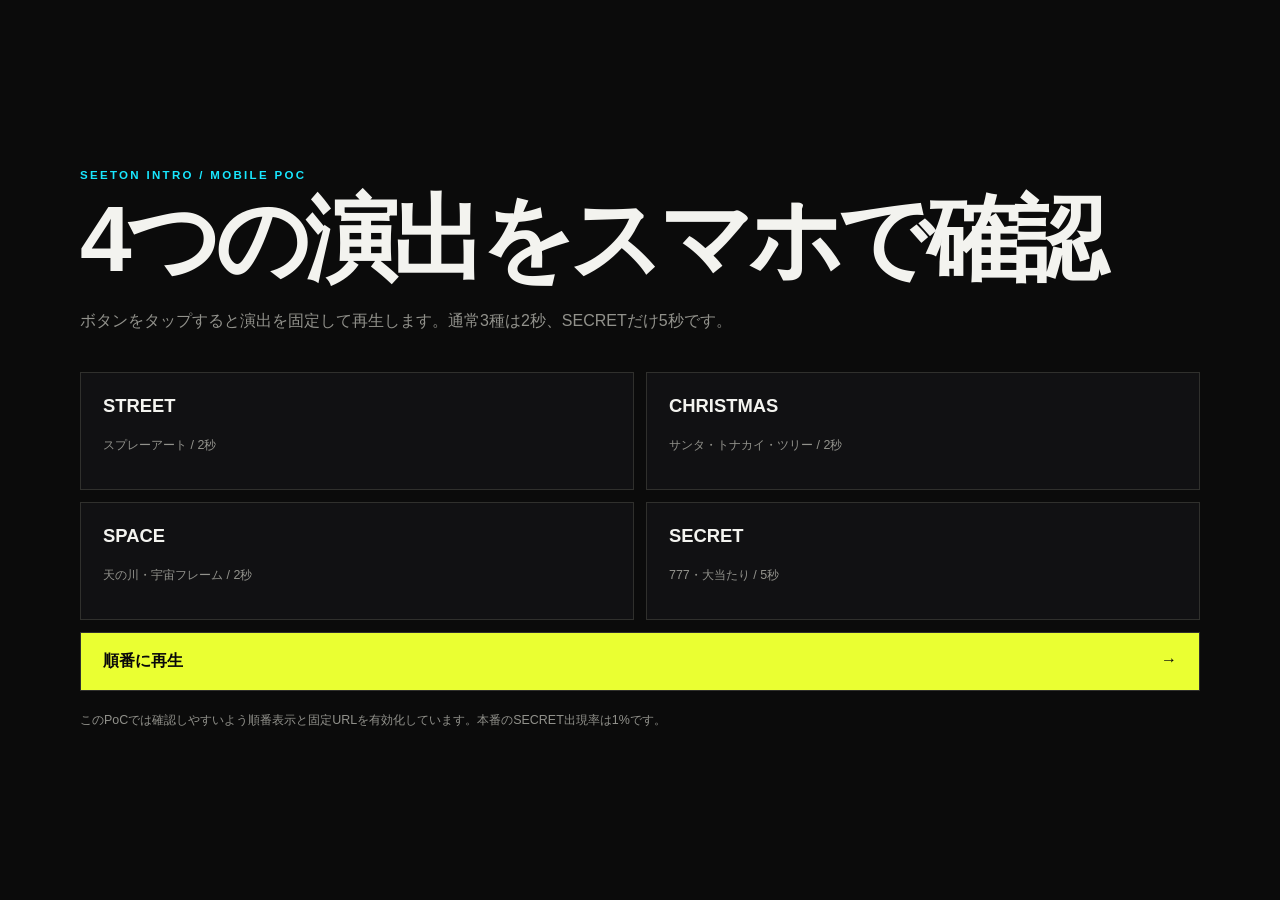
==== index.html @ 11b0caf9 "feat: publish mobile intro poc" ====
<!doctype html>
<html lang="ja">
<head>
  <meta charset="utf-8">
  <meta name="viewport" content="width=device-width, initial-scale=1">
  <meta name="robots" content="noindex,nofollow">
  <title>SEETON Intro PoC</title>
  <meta name="description" content="SEETONホームイントロのスマートフォン確認用PoC。">
  <script src="./intro.js?v=20260901a"></script>
  <link rel="stylesheet" href="./home.css?v=20260901a">
  <style>
    .poc-shell {
      display: grid;
      align-content: center;
      min-height: 100vh;
      padding: 56px 0;
    }

    .poc-eyebrow {
      margin: 0 0 14px;
      color: #18e7ff;
      font-size: 0.72rem;
      font-weight: 800;
      letter-spacing: 0.2em;
    }

    .poc-shell h1 {
      margin: 0;
      font-size: clamp(2.4rem, 10vw, 5.8rem);
      letter-spacing: -0.06em;
      line-height: 0.95;
    }

    .poc-lead {
      max-width: 46rem;
      margin: 24px 0 0;
      color: var(--muted);
      line-height: 1.8;
    }

    .poc-grid {
      display: grid;
      grid-template-columns: repeat(2, minmax(0, 1fr));
      gap: 12px;
      margin-top: 36px;
    }

    .poc-card,
    .poc-cycle {
      border: 1px solid var(--line);
      color: var(--foreground);
      text-decoration: none;
    }

    .poc-card {
      display: grid;
      gap: 8px;
      min-height: 118px;
      padding: 22px;
      background: #111113;
    }

    .poc-card strong {
      font-size: 1.15rem;
    }

    .poc-card span,
    .poc-note {
      color: var(--muted);
      font-size: 0.78rem;
      line-height: 1.6;
    }

    .poc-card:hover,
    .poc-card:focus-visible,
    .poc-cycle:hover,
    .poc-cycle:focus-visible {
      border-color: #eaff32;
      outline: none;
    }

    .poc-cycle {
      display: flex;
      justify-content: space-between;
      gap: 24px;
      margin-top: 12px;
      padding: 18px 22px;
      background: #eaff32;
      color: #09090a;
      font-weight: 800;
    }

    .poc-note {
      margin: 20px 0 0;
    }

    @media (max-width: 560px) {
      .poc-shell {
        padding: 36px 0;
      }

      .poc-grid {
        grid-template-columns: 1fr;
      }

      .poc-card {
        min-height: 96px;
      }
    }
  </style>
</head>
<body>
  <div class="street-intro" aria-hidden="true">
    <div class="street-intro__paint"></div>
    <div class="intro-scene christmas-intro">
      <div class="christmas-intro__stage"></div>
      <div class="christmas-intro__bells"></div>
      <div class="christmas-intro__snow"></div>
      <div class="christmas-intro__flight"></div>
    </div>
    <div class="intro-scene space-intro">
      <div class="space-intro__galaxy"></div>
      <div class="space-intro__depth"></div>
    </div>
    <div class="intro-scene jackpot-intro">
      <div class="jackpot-intro__machine">
        <div class="jackpot-intro__display">
          <span class="jackpot-intro__chance">SECRET ・ 1% CHANCE</span>
          <div class="jackpot-intro__reels">
            <div class="jackpot-intro__reel">
              <div class="jackpot-intro__belt"><span>3</span><span>★</span><span>7</span><span>♦</span><span>5</span><span>BAR</span><span>7</span><span>★</span></div>
              <span class="jackpot-intro__seven">7</span>
            </div>
            <div class="jackpot-intro__reel">
              <div class="jackpot-intro__belt"><span>★</span><span>5</span><span>BAR</span><span>7</span><span>3</span><span>♦</span><span>7</span><span>★</span></div>
              <span class="jackpot-intro__seven">7</span>
            </div>
            <div class="jackpot-intro__reel">
              <div class="jackpot-intro__belt"><span>BAR</span><span>♦</span><span>3</span><span>★</span><span>7</span><span>5</span><span>7</span><span>★</span></div>
              <span class="jackpot-intro__seven">7</span>
            </div>
          </div>
          <strong class="jackpot-intro__win">大当たり</strong>
          <span class="jackpot-intro__seeton">SEETON</span>
        </div>
      </div>
    </div>
    <div class="street-intro__lockup">
      <span class="street-intro__kicker" data-intro-kicker>GAMES / CODE / EXPERIMENTS</span>
      <span class="street-intro__word" data-text="SEETON">SEETON</span>
      <span class="street-intro__rule"></span>
    </div>
  </div>

  <main class="poc-shell">
    <p class="poc-eyebrow">SEETON INTRO / MOBILE POC</p>
    <h1>4つの演出をスマホで確認</h1>
    <p class="poc-lead">ボタンをタップすると演出を固定して再生します。通常3種は2秒、SECRETだけ5秒です。</p>
    <nav class="poc-grid" aria-label="イントロ演出一覧">
      <a class="poc-card" href="?intro=street"><strong>STREET</strong><span>スプレーアート / 2秒</span></a>
      <a class="poc-card" href="?intro=christmas"><strong>CHRISTMAS</strong><span>サンタ・トナカイ・ツリー / 2秒</span></a>
      <a class="poc-card" href="?intro=space"><strong>SPACE</strong><span>天の川・宇宙フレーム / 2秒</span></a>
      <a class="poc-card" href="?intro=jackpot"><strong>SECRET</strong><span>777・大当たり / 5秒</span></a>
    </nav>
    <a class="poc-cycle" href="./"><span>順番に再生</span><span aria-hidden="true">→</span></a>
    <p class="poc-note">このPoCでは確認しやすいよう順番表示と固定URLを有効化しています。本番のSECRET出現率は1%です。</p>
  </main>
</body>
</html>
---- home.css ----
:root {
  color-scheme: dark;
  --background: #0b0b0b;
  --foreground: #f3f3ef;
  --muted: #92928c;
  --line: #30302d;
  --content-width: min(1120px, calc(100vw - 40px));
}

* {
  box-sizing: border-box;
}

html {
  background: var(--background);
}

body {
  margin: 0;
  min-width: 320px;
  min-height: 100vh;
  color: var(--foreground);
  background: var(--background);
  font-family: -apple-system, BlinkMacSystemFont, "Segoe UI", sans-serif;
  -webkit-font-smoothing: antialiased;
}

.street-intro {
  --intro-duration: 2s;
  --intro-background: radial-gradient(circle at 50% 46%, #1b1b1f 0, #0b0b0d 43%, #020203 100%);
  --intro-art: url("./intro/street-paint-v2.png");
  --intro-flash-a: rgba(31, 231, 255, 0.22);
  --intro-flash-b: rgba(255, 42, 158, 0.2);
  --intro-word-color: #f8f7f0;
  --intro-shadow-a: #18e7ff;
  --intro-shadow-b: #ff2a9e;
  --intro-shadow-base: #070708;
  --intro-stroke: #08080a;
  --intro-split-top: #13e9ff;
  --intro-split-bottom: #ff249b;
  --intro-kicker-color: #09090a;
  --intro-kicker-background: #eaff32;
  --intro-kicker-shadow: #ff2a9e;
  --intro-rule: linear-gradient(90deg, #16e8ff 0 30%, #eaff32 30% 72%, #ff2a9e 72% 100%);
  --intro-paint-filter: saturate(1.08) contrast(1.08);
  position: fixed;
  inset: 0;
  z-index: 9999;
  display: none;
  place-items: center;
  overflow: hidden;
  color: #f8f7f0;
  pointer-events: none;
  background: var(--intro-background);
  isolation: isolate;
}

.street-intro[data-intro-theme="christmas"] {
  --intro-background: radial-gradient(circle at 50% 46%, #173522 0, #07150d 48%, #010503 100%);
  --intro-art: none;
  --intro-flash-a: rgba(255, 213, 112, 0.3);
  --intro-flash-b: rgba(211, 35, 49, 0.24);
  --intro-word-color: #fffaf0;
  --intro-shadow-a: #d42635;
  --intro-shadow-b: #f2ca68;
  --intro-shadow-base: #052719;
  --intro-stroke: #0b3a24;
  --intro-split-top: #f3c75d;
  --intro-split-bottom: #d52638;
  --intro-kicker-color: #fffaf0;
  --intro-kicker-background: #c91f31;
  --intro-kicker-shadow: #eac65b;
  --intro-rule: linear-gradient(90deg, #c91f31 0 34%, #f4dc90 34% 67%, #17663d 67% 100%);
  --intro-paint-filter: saturate(1.06) contrast(1.04);
}

.street-intro[data-intro-theme="space"] {
  --intro-background: radial-gradient(circle at 50% 48%, #15193c 0, #05071c 48%, #010208 100%);
  --intro-art: url("./intro/space-paint-v2.png");
  --intro-flash-a: rgba(27, 226, 255, 0.3);
  --intro-flash-b: rgba(151, 64, 255, 0.27);
  --intro-word-color: #f2fbff;
  --intro-shadow-a: #16dcff;
  --intro-shadow-b: #9c4dff;
  --intro-shadow-base: #020515;
  --intro-stroke: #07113a;
  --intro-split-top: #20e9ff;
  --intro-split-bottom: #bc55ff;
  --intro-kicker-color: #03101d;
  --intro-kicker-background: #6eeeff;
  --intro-kicker-shadow: #8f4eff;
  --intro-rule: linear-gradient(90deg, #1ee5ff 0 35%, #f5fbff 35% 56%, #8e48ff 56% 100%);
  --intro-paint-filter: saturate(1.12) contrast(1.08);
}

.street-intro[data-intro-theme="jackpot"] {
  --intro-duration: 5s;
  --intro-background: radial-gradient(circle at 50% 46%, #941313 0, #3a0000 42%, #090000 100%);
  --intro-art: url("./intro/jackpot-paint-v2.png");
  --intro-flash-a: rgba(255, 218, 70, 0.42);
  --intro-flash-b: rgba(255, 52, 22, 0.34);
  --intro-word-color: #fff4a8;
  --intro-shadow-a: #ff3018;
  --intro-shadow-b: #29eaff;
  --intro-shadow-base: #640000;
  --intro-stroke: #720000;
  --intro-split-top: #fff05b;
  --intro-split-bottom: #ff2f19;
  --intro-kicker-color: #6b0000;
  --intro-kicker-background: #ffe167;
  --intro-kicker-shadow: #ff240f;
  --intro-rule: linear-gradient(90deg, #ff2424, #ffd83d, #42f2ff, #a957ff, #ff2424);
  --intro-paint-filter: saturate(1.16) contrast(1.07);
}

.street-intro-active .street-intro {
  display: grid;
  animation: street-intro-curtain var(--intro-duration, 2s) cubic-bezier(0.65, 0, 0.35, 1) both;
}

.street-intro-active .street-intro[data-intro-theme="jackpot"] {
  animation-name: jackpot-intro-curtain;
}

.street-intro::before,
.street-intro::after {
  position: absolute;
  inset: -8%;
  z-index: 1;
  content: "";
}

.street-intro::before {
  background:
    radial-gradient(circle at 50% 48%, rgba(255, 255, 255, 0.28), transparent 7%),
    radial-gradient(circle at 42% 44%, var(--intro-flash-a), transparent 20%),
    radial-gradient(circle at 58% 56%, var(--intro-flash-b), transparent 19%);
  mix-blend-mode: screen;
  animation: street-intro-flash var(--intro-duration, 2s) ease-out both;
}

.street-intro::after {
  inset: -2%;
  background-image: radial-gradient(rgba(255, 255, 255, 0.35) 0.55px, transparent 0.7px);
  background-size: 4px 4px;
  opacity: 0.13;
  mix-blend-mode: overlay;
  animation: street-intro-grain 180ms steps(2, end) infinite;
}

.street-intro__paint {
  position: absolute;
  inset: -7%;
  z-index: 0;
  background-image: var(--intro-art);
  background-repeat: no-repeat;
  background-position: center;
  background-size: 100% 100%;
  -webkit-mask-image: radial-gradient(ellipse at center, transparent 0 18%, rgba(0, 0, 0, 0.38) 42%, #000 72%);
  mask-image: radial-gradient(ellipse at center, transparent 0 18%, rgba(0, 0, 0, 0.38) 42%, #000 72%);
  filter: var(--intro-paint-filter);
  mix-blend-mode: screen;
  animation: street-intro-paint var(--intro-duration, 2s) cubic-bezier(0.16, 1, 0.3, 1) both;
  will-change: transform, opacity;
}

.street-intro__lockup {
  position: relative;
  z-index: 2;
  display: grid;
  place-items: center;
  width: min(94vw, 1600px);
  perspective: 900px;
  transform: rotate(-1.8deg);
}

.street-intro__kicker {
  position: relative;
  z-index: 3;
  display: inline-block;
  margin: 0 0 clamp(16px, 2.1vw, 30px);
  padding: 0.58em 1.05em 0.5em;
  color: var(--intro-kicker-color);
  background: var(--intro-kicker-background);
  box-shadow: 8px 8px 0 var(--intro-kicker-shadow);
  font-size: clamp(0.58rem, 1vw, 0.82rem);
  font-weight: 900;
  letter-spacing: 0.22em;
  line-height: 1;
  white-space: nowrap;
  transform: rotate(-2deg);
  animation: street-intro-kicker var(--intro-duration, 2s) cubic-bezier(0.16, 1, 0.3, 1) both;
}

.street-intro__jackpot {
  display: none;
}

.street-intro__word {
  position: relative;
  z-index: 2;
  color: var(--intro-word-color);
  font-family: Impact, Haettenschweiler, "Arial Black", sans-serif;
  font-size: clamp(4.1rem, 18vw, 17rem);
  font-stretch: condensed;
  font-weight: 900;
  letter-spacing: -0.075em;
  line-height: 0.72;
  text-align: center;
  text-shadow:
    -0.035em 0.018em 0 var(--intro-shadow-a),
    0.038em -0.012em 0 var(--intro-shadow-b),
    0 0.052em 0 var(--intro-shadow-base);
  -webkit-text-stroke: clamp(1px, 0.22vw, 4px) var(--intro-stroke);
  paint-order: stroke fill;
  transform-origin: center;
  isolation: isolate;
  animation: street-intro-word var(--intro-duration, 2s) cubic-bezier(0.16, 1, 0.3, 1) both;
  will-change: transform, opacity, filter;
}

.street-intro__word::before,
.street-intro__word::after {
  position: absolute;
  inset: 0;
  z-index: -1;
  content: attr(data-text);
  pointer-events: none;
  mix-blend-mode: screen;
}

.street-intro__word::before {
  color: var(--intro-split-top);
  clip-path: inset(0 0 62% 0);
  animation: street-intro-misprint-top var(--intro-duration, 2s) steps(2, end) both;
}

.street-intro__word::after {
  color: var(--intro-split-bottom);
  clip-path: inset(57% 0 0 0);
  animation: street-intro-misprint-bottom var(--intro-duration, 2s) steps(2, end) both;
}

.street-intro__rule {
  width: min(72vw, 920px);
  height: clamp(5px, 0.68vw, 10px);
  margin-top: clamp(22px, 3vw, 42px);
  background: var(--intro-rule);
  box-shadow: 0 5px 0 rgba(0, 0, 0, 0.72);
  transform: skewX(-20deg);
  transform-origin: left center;
  animation: street-intro-rule var(--intro-duration, 2s) cubic-bezier(0.16, 1, 0.3, 1) both;
}

.intro-scene {
  position: absolute;
  inset: 0;
  display: none;
  pointer-events: none;
}

.street-intro[data-intro-theme="christmas"] .christmas-intro,
.street-intro[data-intro-theme="space"] .space-intro,
.street-intro[data-intro-theme="jackpot"] .jackpot-intro {
  display: block;
}

.christmas-intro__stage,
.christmas-intro__bells,
.christmas-intro__flight,
.christmas-intro__snow,
.space-intro__galaxy,
.space-intro__depth,
.jackpot-intro__machine {
  position: absolute;
  pointer-events: none;
  will-change: transform, opacity, filter;
}

.christmas-intro__stage,
.christmas-intro__bells {
  inset: -1%;
  background-position: center;
  background-repeat: no-repeat;
  background-size: 100% 100%;
}

.street-intro[data-intro-theme="christmas"] .christmas-intro__stage,
.street-intro[data-intro-theme="christmas"] .christmas-intro__bells {
  background-image: url("./intro/christmas-stage-v3.png");
}

.christmas-intro__stage {
  z-index: 2;
  animation: christmas-stage var(--intro-duration, 2s) cubic-bezier(0.16, 1, 0.3, 1) both;
}

.christmas-intro__bells {
  z-index: 6;
  clip-path: polygon(0 0, 34% 0, 28% 52%, 0 58%);
  transform-origin: 9% 4%;
  animation: christmas-bells var(--intro-duration, 2s) ease-in-out both;
}

.christmas-intro__snow {
  inset: -30% -8% 0;
  z-index: 3;
  background-image:
    radial-gradient(circle, rgba(255, 255, 255, 0.92) 0 1.2px, transparent 1.8px),
    radial-gradient(circle, rgba(255, 235, 178, 0.82) 0 1.5px, transparent 2.2px),
    radial-gradient(circle, rgba(255, 255, 255, 0.72) 0 2px, transparent 2.8px);
  background-position: 0 0, 54px 31px, 101px 76px;
  background-size: 89px 89px, 127px 127px, 173px 173px;
  filter: drop-shadow(0 0 4px rgba(255, 242, 196, 0.75));
  animation: christmas-snow var(--intro-duration, 2s) linear both;
}

.christmas-intro__flight {
  top: 50%;
  left: 50%;
  z-index: 4;
  width: min(88vw, 1150px);
  aspect-ratio: 3 / 2;
  background-position: center;
  background-repeat: no-repeat;
  background-size: contain;
  filter:
    drop-shadow(0 18px 22px rgba(0, 0, 0, 0.45))
    drop-shadow(0 0 20px rgba(255, 215, 120, 0.48));
  animation: christmas-flight var(--intro-duration, 2s) cubic-bezier(0.12, 0.72, 0.2, 1) both;
}

.street-intro[data-intro-theme="christmas"] .christmas-intro__flight {
  background-image: url("./intro/christmas-flight-v2.avif");
}

.street-intro[data-intro-theme="christmas"] .street-intro__lockup {
  z-index: 5;
  transform: rotate(-0.4deg);
}

.street-intro[data-intro-theme="christmas"] .street-intro__paint {
  display: none;
}

.street-intro[data-intro-theme="christmas"] .street-intro__kicker {
  animation-name: christmas-intro-kicker;
}

.street-intro[data-intro-theme="christmas"] .street-intro__word {
  animation-name: christmas-intro-word;
}

.space-intro__galaxy {
  inset: -14%;
  z-index: 0;
  background-position: center;
  background-repeat: no-repeat;
  background-size: cover;
  filter: saturate(1.18) contrast(1.08) brightness(0.84);
  animation: space-galaxy-flight var(--intro-duration, 2s) cubic-bezier(0.2, 0.72, 0.12, 1) both;
}

.street-intro[data-intro-theme="space"] .space-intro__galaxy {
  background-image: url("./intro/space-milky-way-v3.jpg");
}

.space-intro__depth {
  inset: -24%;
  z-index: 2;
  background:
    radial-gradient(circle at 50% 50%, transparent 0 20%, rgba(88, 219, 255, 0.18) 31%, transparent 48%),
    radial-gradient(circle at 50% 50%, transparent 0 30%, rgba(166, 63, 255, 0.16) 44%, transparent 63%);
  mix-blend-mode: screen;
  animation: space-depth-pulse var(--intro-duration, 2s) ease-out both;
}

.street-intro[data-intro-theme="space"] .street-intro__lockup {
  z-index: 4;
  transform: none;
}

.street-intro[data-intro-theme="space"] .street-intro__paint {
  z-index: 1;
  animation-name: space-intro-paint;
}

.street-intro[data-intro-theme="space"] .street-intro__word {
  letter-spacing: -0.045em;
  animation-name: space-intro-word;
}

.street-intro[data-intro-theme="jackpot"] .street-intro__lockup {
  display: none;
}

.street-intro[data-intro-theme="jackpot"] .street-intro__paint {
  z-index: 1;
  animation-name: jackpot-intro-paint;
}

.jackpot-intro__machine {
  top: 50%;
  left: 50%;
  z-index: 5;
  width: min(96vw, 1480px);
  aspect-ratio: 1672 / 941;
  transform-origin: center;
  animation: jackpot-machine var(--intro-duration, 5s) linear both;
}

.street-intro[data-intro-theme="jackpot"] .jackpot-intro__machine::before {
  position: absolute;
  inset: 0;
  z-index: 4;
  content: "";
  background: url("./intro/jackpot-machine-v3.png") center / 100% 100% no-repeat;
  filter: drop-shadow(0 0 28px rgba(255, 205, 48, 0.82));
}

.jackpot-intro__machine::after {
  position: absolute;
  inset: 18% 14% 17%;
  z-index: 3;
  content: "";
  background: radial-gradient(circle, rgba(255, 255, 255, 0.94), rgba(255, 226, 79, 0.36) 22%, transparent 62%);
  mix-blend-mode: screen;
  animation: jackpot-display-flash var(--intro-duration, 5s) ease-out both;
}

.jackpot-intro__display {
  position: absolute;
  inset: 29% 20.2% 26.4%;
  z-index: 2;
  overflow: hidden;
  border: clamp(2px, 0.25vw, 4px) solid #ffd95c;
  border-radius: clamp(8px, 1.1vw, 18px);
  background:
    linear-gradient(rgba(255, 255, 255, 0.055) 1px, transparent 1px),
    radial-gradient(circle at 50% 46%, #5d0808, #160001 68%, #020000);
  background-size: 100% 7px, 100% 100%;
  box-shadow:
    inset 0 0 42px rgba(255, 18, 0, 0.58),
    0 0 26px rgba(255, 214, 62, 0.58);
}

.jackpot-intro__display::after {
  position: absolute;
  inset: 0;
  z-index: 8;
  content: "";
  background: linear-gradient(105deg, transparent 38%, rgba(255, 255, 255, 0.28) 48%, transparent 58%);
  transform: translateX(-120%);
  animation: jackpot-glass-sweep var(--intro-duration, 5s) ease-in-out both;
}

.jackpot-intro__chance {
  position: absolute;
  top: 5%;
  left: 50%;
  z-index: 6;
  color: #fff8ba;
  font-family: Impact, "Arial Black", sans-serif;
  font-size: clamp(0.7rem, 1.35vw, 1.2rem);
  font-weight: 900;
  letter-spacing: 0.2em;
  line-height: 1;
  white-space: nowrap;
  text-shadow: 0 0 8px #ff2413, 0 0 18px #ffd93d;
  transform: translateX(-50%);
  animation: jackpot-chance var(--intro-duration, 5s) steps(2, end) both;
}

.jackpot-intro__reels {
  position: absolute;
  top: 20%;
  left: 17%;
  z-index: 4;
  display: grid;
  grid-template-columns: repeat(3, minmax(0, 1fr));
  gap: clamp(5px, 0.9vw, 14px);
  width: 66%;
  height: 66%;
  animation: jackpot-reels-exit var(--intro-duration, 5s) ease-in both;
}

.jackpot-intro__reel {
  position: relative;
  overflow: hidden;
  border: clamp(3px, 0.4vw, 7px) solid #f7c844;
  border-radius: clamp(7px, 1vw, 16px);
  background: linear-gradient(#fffbe2, #ffdca1 48%, #fff8d8);
  box-shadow:
    inset 0 0 15px rgba(120, 0, 0, 0.5),
    0 0 18px rgba(255, 215, 66, 0.72);
}

.jackpot-intro__reel::before,
.jackpot-intro__reel::after {
  position: absolute;
  right: 0;
  left: 0;
  z-index: 5;
  height: 18%;
  content: "";
  pointer-events: none;
}

.jackpot-intro__reel::before {
  top: 0;
  background: linear-gradient(rgba(60, 0, 0, 0.55), transparent);
}

.jackpot-intro__reel::after {
  bottom: 0;
  background: linear-gradient(transparent, rgba(60, 0, 0, 0.55));
}

.jackpot-intro__belt {
  position: absolute;
  inset: 0;
  display: flex;
  flex-direction: column;
  height: 800%;
  color: #9f0900;
  font-family: Impact, "Arial Black", sans-serif;
  font-size: clamp(2.8rem, 8vw, 7.2rem);
  font-weight: 900;
  line-height: 1;
  text-shadow: 0 2px 0 #fff, 0 0 9px rgba(255, 52, 0, 0.48);
  filter: blur(2px);
  animation: jackpot-reel-spin 280ms linear infinite;
}

.jackpot-intro__reel:nth-child(2) .jackpot-intro__belt {
  animation-delay: -90ms;
}

.jackpot-intro__reel:nth-child(3) .jackpot-intro__belt {
  animation-delay: -180ms;
}

.jackpot-intro__belt span {
  display: grid;
  flex: 0 0 12.5%;
  place-items: center;
}

.jackpot-intro__belt span:nth-child(even) {
  color: #0b56a7;
}

.jackpot-intro__seven {
  position: absolute;
  inset: 0;
  z-index: 4;
  display: grid;
  place-items: center;
  color: #ee140b;
  background: radial-gradient(circle, #fffef0 0 35%, #ffd77d 70%, #ae170b 145%);
  font-family: Impact, "Arial Black", sans-serif;
  font-size: clamp(4rem, 10.5vw, 10rem);
  font-style: italic;
  font-weight: 900;
  line-height: 0.8;
  text-shadow:
    0 0.04em 0 #6d0000,
    0 0 0.12em #fff,
    0 0 0.24em #ffce38;
  -webkit-text-stroke: clamp(2px, 0.28vw, 5px) #8d0800;
  paint-order: stroke fill;
  opacity: 0;
}

.jackpot-intro__reel:nth-child(1) .jackpot-intro__seven {
  animation: jackpot-seven-first var(--intro-duration, 5s) cubic-bezier(0.16, 1, 0.3, 1) both;
}

.jackpot-intro__reel:nth-child(2) .jackpot-intro__seven {
  animation: jackpot-seven-second var(--intro-duration, 5s) cubic-bezier(0.16, 1, 0.3, 1) both;
}

.jackpot-intro__reel:nth-child(3) .jackpot-intro__seven {
  animation: jackpot-seven-third var(--intro-duration, 5s) cubic-bezier(0.16, 1, 0.3, 1) both;
}

.jackpot-intro__win,
.jackpot-intro__seeton {
  position: absolute;
  left: 50%;
  z-index: 7;
  display: block;
  width: 100%;
  text-align: center;
  transform-origin: center;
}

.jackpot-intro__win {
  top: 18%;
  color: #fff3a0;
  font-family: Impact, "Arial Black", "Hiragino Kaku Gothic ProN", "Yu Gothic", sans-serif;
  font-size: clamp(3rem, 9.5vw, 8.5rem);
  font-weight: 900;
  letter-spacing: -0.08em;
  line-height: 0.82;
  text-shadow:
    0 0.055em 0 #720000,
    -0.025em 0 0 #ff2f16,
    0.025em 0 0 #29eaff,
    0 0 0.2em #ffdf3d;
  -webkit-text-stroke: clamp(2px, 0.36vw, 6px) #8a1300;
  paint-order: stroke fill;
  animation: jackpot-win var(--intro-duration, 5s) cubic-bezier(0.16, 1, 0.3, 1) both;
}

.jackpot-intro__seeton {
  top: 65%;
  color: #ffffff;
  font-family: Impact, "Arial Black", sans-serif;
  font-size: clamp(1.6rem, 4.8vw, 4.6rem);
  font-weight: 900;
  letter-spacing: 0.08em;
  line-height: 1;
  text-shadow: -0.04em 0 #ff1f19, 0.04em 0 #21eaff, 0 0 0.25em #ffd43d;
  -webkit-text-stroke: clamp(1px, 0.18vw, 3px) #5b0000;
  paint-order: stroke fill;
  animation: jackpot-seeton var(--intro-duration, 5s) cubic-bezier(0.16, 1, 0.3, 1) both;
}

@keyframes street-intro-curtain {
  0%,
  82% {
    opacity: 1;
    clip-path: polygon(0 0, 100% 0, 100% 100%, 0 100%);
  }

  100% {
    visibility: hidden;
    opacity: 0;
    clip-path: polygon(0 47%, 100% 51%, 100% 54%, 0 50%);
  }
}

@keyframes jackpot-intro-curtain {
  0%,
  93% {
    opacity: 1;
    clip-path: polygon(0 0, 100% 0, 100% 100%, 0 100%);
  }

  100% {
    visibility: hidden;
    opacity: 0;
    clip-path: polygon(0 48%, 100% 48%, 100% 52%, 0 52%);
  }
}

@keyframes street-intro-paint {
  0% {
    opacity: 0;
    transform: scale(1.34) rotate(-3deg);
  }

  14% {
    opacity: 0.3;
  }

  31% {
    opacity: 0.92;
    transform: scale(1.01) rotate(0deg);
  }

  78% {
    opacity: 0.76;
    transform: scale(1) rotate(0deg);
  }

  100% {
    opacity: 0;
    transform: scale(1.14) rotate(1.2deg);
  }
}

@keyframes street-intro-word {
  0% {
    opacity: 0;
    filter: blur(18px);
    transform: translate3d(0, 16vh, 260px) scale(2.7) rotate(-7deg);
  }

  11% {
    opacity: 1;
  }

  28% {
    filter: blur(0);
    transform: translate3d(0, 0, 0) scale(0.93) rotate(-2.6deg);
  }

  40% {
    transform: translate3d(0, 0, 0) scale(1.035) rotate(-1.4deg);
  }

  52%,
  78% {
    opacity: 1;
    filter: blur(0);
    transform: translate3d(0, 0, 0) scale(1) rotate(-1.8deg);
  }

  100% {
    opacity: 0;
    filter: blur(7px);
    transform: translate3d(0, -2vh, 120px) scale(1.36) rotate(1.5deg);
  }
}

@keyframes street-intro-kicker {
  0%,
  13% {
    opacity: 0;
    transform: translateX(-35vw) rotate(-8deg);
  }

  34%,
  78% {
    opacity: 1;
    transform: translateX(0) rotate(-2deg);
  }

  100% {
    opacity: 0;
    transform: translateX(24vw) rotate(3deg);
  }
}

@keyframes street-intro-rule {
  0%,
  22% {
    opacity: 0;
    transform: scaleX(0) skewX(-20deg);
  }

  43%,
  78% {
    opacity: 1;
    transform: scaleX(1) skewX(-20deg);
  }

  100% {
    opacity: 0;
    transform: scaleX(0.25) translateX(55vw) skewX(-20deg);
  }
}

@keyframes street-intro-flash {
  0%,
  8% {
    opacity: 0;
    transform: scale(0.55);
  }

  22% {
    opacity: 1;
  }

  52% {
    opacity: 0.24;
    transform: scale(1.3);
  }

  100% {
    opacity: 0;
    transform: scale(1.65);
  }
}

@keyframes street-intro-misprint-top {
  0%,
  12% {
    opacity: 0;
    transform: translate(0, 0);
  }

  19% {
    opacity: 0.82;
    transform: translate(-0.075em, -0.018em);
  }

  31% {
    transform: translate(0.045em, 0.012em);
  }

  52%,
  78% {
    opacity: 0.58;
    transform: translate(-0.018em, 0);
  }

  100% {
    opacity: 0;
    transform: translate(0.1em, -0.03em);
  }
}

@keyframes street-intro-misprint-bottom {
  0%,
  16% {
    opacity: 0;
    transform: translate(0, 0);
  }

  23% {
    opacity: 0.78;
    transform: translate(0.07em, 0.02em);
  }

  37% {
    transform: translate(-0.036em, -0.008em);
  }

  52%,
  78% {
    opacity: 0.54;
    transform: translate(0.016em, 0);
  }

  100% {
    opacity: 0;
    transform: translate(-0.095em, 0.035em);
  }
}

@keyframes street-intro-grain {
  0% {
    transform: translate3d(-1%, -1%, 0);
  }

  50% {
    transform: translate3d(1%, 0.5%, 0);
  }

  100% {
    transform: translate3d(-0.5%, 1%, 0);
  }
}

@keyframes christmas-intro-paint {
  0% {
    opacity: 0;
    transform: translateY(-5%) scale(1.18);
  }

  18% {
    opacity: 0.86;
  }

  34% {
    opacity: 1;
    transform: translateY(0) scale(1);
  }

  78% {
    opacity: 0.92;
    transform: translateY(0) scale(1);
  }

  100% {
    opacity: 0;
    transform: translateY(4%) scale(1.08);
  }
}

@keyframes christmas-stage {
  0% {
    opacity: 0;
    transform: scale(1.1);
  }

  14% {
    opacity: 1;
  }

  72% {
    opacity: 1;
    transform: scale(1);
  }

  100% {
    opacity: 0;
    transform: scale(1.06);
  }
}

@keyframes christmas-bells {
  0% {
    opacity: 0;
    transform: rotate(-18deg) scale(1.12);
  }

  14% {
    opacity: 1;
    transform: rotate(8deg) scale(1.02);
  }

  25% {
    transform: rotate(-6deg) scale(1);
  }

  36% {
    transform: rotate(4deg) scale(1);
  }

  49%,
  76% {
    opacity: 1;
    transform: rotate(0) scale(1);
  }

  100% {
    opacity: 0;
    transform: rotate(3deg) scale(1.05);
  }
}

@keyframes christmas-snow {
  0% {
    opacity: 0;
    transform: translate3d(-2%, -22%, 0) rotate(-2deg);
  }

  18% {
    opacity: 0.86;
  }

  78% {
    opacity: 0.78;
  }

  100% {
    opacity: 0;
    transform: translate3d(3%, 34%, 0) rotate(2deg);
  }
}

@keyframes christmas-flight {
  0%,
  3% {
    opacity: 0;
    transform: translate3d(-50%, -82%, 0) scale(0.045) rotate(-8deg);
  }

  10% {
    opacity: 1;
    transform: translate3d(-50%, -74%, 0) scale(0.13) rotate(5deg);
  }

  30% {
    opacity: 1;
    transform: translate3d(-50%, -61%, 0) scale(0.55) rotate(-2deg);
  }

  46% {
    opacity: 1;
    filter: drop-shadow(0 18px 22px rgba(0, 0, 0, 0.45)) drop-shadow(0 0 26px rgba(255, 215, 120, 0.72));
    transform: translate3d(-50%, -52%, 0) scale(1.06) rotate(0);
  }

  58% {
    opacity: 0.8;
    transform: translate3d(-48%, -48%, 0) scale(1.52) rotate(2deg);
  }

  70%,
  100% {
    opacity: 0;
    filter: blur(5px) drop-shadow(0 0 35px rgba(255, 230, 148, 0.62));
    transform: translate3d(-44%, -41%, 0) scale(2.35) rotate(4deg);
  }
}

@keyframes christmas-intro-kicker {
  0%,
  40% {
    opacity: 0;
    transform: translateY(-7vh) rotate(-6deg) scale(0.7);
  }

  53%,
  78% {
    opacity: 1;
    transform: translateY(0) rotate(-2deg) scale(1);
  }

  100% {
    opacity: 0;
    transform: translateY(-2vh) rotate(3deg) scale(1.12);
  }
}

@keyframes christmas-intro-word {
  0%,
  36% {
    opacity: 0;
    filter: blur(14px);
    transform: translate3d(0, 6vh, 180px) rotateX(42deg) rotate(-5deg) scale(0.42);
  }

  48% {
    opacity: 1;
    filter: blur(0);
    transform: translate3d(0, 0, 0) rotateX(0) rotate(1deg) scale(1.14);
  }

  58% {
    transform: translate3d(0, 0, 0) rotate(-1deg) scale(0.96);
  }

  78% {
    opacity: 1;
    transform: translate3d(0, 0, 0) rotate(-0.4deg) scale(1);
  }

  100% {
    opacity: 0;
    filter: blur(6px);
    transform: translate3d(0, 13vh, 100px) rotate(4deg) scale(1.22);
  }
}

@keyframes space-intro-paint {
  0% {
    opacity: 0;
    transform: scale(0.2) rotate(8deg);
  }

  14% {
    opacity: 0.96;
  }

  54% {
    opacity: 1;
    transform: scale(1.18) rotate(0);
  }

  78% {
    opacity: 0.94;
    transform: scale(1.76) rotate(-1deg);
  }

  100% {
    opacity: 0;
    transform: scale(3.1) rotate(-3deg);
  }
}

@keyframes space-galaxy-flight {
  0% {
    opacity: 0;
    filter: saturate(0.7) contrast(1.12) brightness(0.52) blur(6px);
    transform: scale(0.56) rotate(-8deg);
  }

  16% {
    opacity: 1;
  }

  60% {
    filter: saturate(1.2) contrast(1.08) brightness(0.9) blur(0);
    transform: scale(1.12) rotate(-1deg);
  }

  80% {
    opacity: 1;
    transform: scale(1.38) rotate(1deg);
  }

  100% {
    opacity: 0;
    filter: saturate(1.4) contrast(1.1) brightness(1.08) blur(4px);
    transform: scale(1.82) rotate(3deg);
  }
}

@keyframes space-depth-pulse {
  0%,
  12% {
    opacity: 0;
    transform: scale(0.16);
  }

  42% {
    opacity: 0.86;
  }

  82% {
    opacity: 0.48;
    transform: scale(1.24);
  }

  100% {
    opacity: 0;
    transform: scale(2.1);
  }
}

@keyframes space-intro-word {
  0%,
  8% {
    opacity: 0;
    filter: blur(16px);
    transform: translate3d(0, 0, -900px) scale(0.04) rotate(10deg);
  }

  32% {
    opacity: 1;
    filter: blur(0);
    transform: translate3d(0, 0, 80px) scale(1.12) rotate(-1deg);
  }

  44% {
    transform: translate3d(0, 0, 0) scale(0.97) rotate(0.4deg);
  }

  54%,
  78% {
    opacity: 1;
    transform: translate3d(0, 0, 0) scale(1) rotate(0);
  }

  100% {
    opacity: 0;
    filter: blur(10px);
    transform: translate3d(0, 0, 280px) scale(2.6) rotate(-2deg);
  }
}

@keyframes jackpot-intro-paint {
  0% {
    opacity: 0;
    transform: scale(1.35) rotate(-4deg);
  }

  9% {
    opacity: 1;
    transform: scale(1.03) rotate(0);
  }

  18% {
    opacity: 0.78;
  }

  28% {
    opacity: 1;
  }

  38% {
    opacity: 0.82;
  }

  48% {
    opacity: 1;
  }

  58% {
    opacity: 0.84;
  }

  68%,
  88% {
    opacity: 1;
    transform: scale(1) rotate(0);
  }

  100% {
    opacity: 0;
    transform: scale(1.16) rotate(1deg);
  }
}

@keyframes jackpot-machine {
  0% {
    opacity: 0;
    filter: brightness(1.8) blur(8px);
    transform: translate(-50%, -50%) scale(0.42) rotate(-4deg);
  }

  8% {
    opacity: 1;
    filter: brightness(1.25) blur(0);
    transform: translate(-50%, -50%) scale(1.06) rotate(1deg);
  }

  13%,
  27% {
    filter: brightness(1);
    transform: translate(-50%, -50%) scale(1) rotate(0);
  }

  28% {
    filter: brightness(1.32);
    transform: translate(calc(-50% - 6px), calc(-50% + 2px)) scale(1.015) rotate(-0.35deg);
  }

  30%,
  39% {
    filter: brightness(1);
    transform: translate(-50%, -50%) scale(1) rotate(0);
  }

  40% {
    filter: brightness(1.35);
    transform: translate(calc(-50% + 7px), calc(-50% - 2px)) scale(1.018) rotate(0.35deg);
  }

  42%,
  51% {
    filter: brightness(1);
    transform: translate(-50%, -50%) scale(1) rotate(0);
  }

  52% {
    filter: brightness(1.55);
    transform: translate(calc(-50% - 8px), calc(-50% + 3px)) scale(1.026) rotate(-0.45deg);
  }

  55%,
  63% {
    filter: brightness(1.08);
    transform: translate(-50%, -50%) scale(1) rotate(0);
  }

  65% {
    filter: brightness(1.75) saturate(1.3);
    transform: translate(-50%, -50%) scale(1.06) rotate(0);
  }

  69%,
  91% {
    opacity: 1;
    filter: brightness(1.12) saturate(1.18);
    transform: translate(-50%, -50%) scale(1.02) rotate(0);
  }

  100% {
    opacity: 0;
    filter: brightness(1.8) blur(8px);
    transform: translate(-50%, -51%) scale(1.24) rotate(1deg);
  }
}

@keyframes jackpot-display-flash {
  0%,
  50% {
    opacity: 0;
    transform: scale(0.5);
  }

  53% {
    opacity: 1;
    transform: scale(1.2);
  }

  59% {
    opacity: 0.18;
    transform: scale(1.7);
  }

  64% {
    opacity: 1;
    transform: scale(0.8);
  }

  71%,
  100% {
    opacity: 0;
    transform: scale(2.1);
  }
}

@keyframes jackpot-glass-sweep {
  0%,
  18% {
    transform: translateX(-130%);
  }

  28% {
    transform: translateX(130%);
  }

  51% {
    transform: translateX(-130%);
  }

  61%,
  100% {
    transform: translateX(130%);
  }
}

@keyframes jackpot-chance {
  0%,
  8% {
    opacity: 0;
  }

  12%,
  20%,
  28%,
  36%,
  44%,
  52% {
    opacity: 1;
  }

  16%,
  24%,
  32%,
  40%,
  48% {
    opacity: 0.42;
  }

  62%,
  100% {
    opacity: 0;
  }
}

@keyframes jackpot-reel-spin {
  from {
    transform: translateY(0);
  }

  to {
    transform: translateY(-87.5%);
  }
}

@keyframes jackpot-reels-exit {
  0%,
  61% {
    opacity: 1;
    filter: blur(0);
    transform: scale(1);
  }

  66%,
  100% {
    opacity: 0;
    filter: blur(8px);
    transform: scale(1.24);
  }
}

@keyframes jackpot-seven-first {
  0%,
  27% {
    opacity: 0;
    transform: translateY(-38%) scaleY(1.5);
  }

  28% {
    opacity: 1;
    transform: translateY(0) scale(1.38, 0.72);
  }

  31%,
  100% {
    opacity: 1;
    transform: translateY(0) scale(1);
  }
}

@keyframes jackpot-seven-second {
  0%,
  39% {
    opacity: 0;
    transform: translateY(-38%) scaleY(1.5);
  }

  40% {
    opacity: 1;
    transform: translateY(0) scale(1.38, 0.72);
  }

  43%,
  100% {
    opacity: 1;
    transform: translateY(0) scale(1);
  }
}

@keyframes jackpot-seven-third {
  0%,
  51% {
    opacity: 0;
    transform: translateY(-38%) scaleY(1.5);
  }

  52% {
    opacity: 1;
    transform: translateY(0) scale(1.38, 0.72);
  }

  55%,
  100% {
    opacity: 1;
    transform: translateY(0) scale(1);
  }
}

@keyframes jackpot-win {
  0%,
  62% {
    opacity: 0;
    filter: blur(18px);
    transform: translateX(-50%) scale(3.4) rotate(-7deg);
  }

  65% {
    opacity: 1;
    filter: blur(0);
    transform: translateX(-50%) scale(0.8) rotate(2deg);
  }

  69% {
    transform: translateX(-50%) scale(1.18) rotate(-1deg);
  }

  73%,
  91% {
    opacity: 1;
    filter: blur(0);
    transform: translateX(-50%) scale(1) rotate(0);
  }

  100% {
    opacity: 0;
    filter: blur(8px);
    transform: translateX(-50%) scale(1.42) rotate(2deg);
  }
}

@keyframes jackpot-seeton {
  0%,
  69% {
    opacity: 0;
    filter: blur(10px);
    transform: translateX(-50%) translateY(4vh) scale(0.4);
  }

  73% {
    opacity: 1;
    filter: blur(0);
    transform: translateX(-50%) translateY(0) scale(1.15);
  }

  78%,
  91% {
    opacity: 1;
    transform: translateX(-50%) translateY(0) scale(1);
  }

  100% {
    opacity: 0;
    filter: blur(7px);
    transform: translateX(-50%) translateY(-2vh) scale(1.3);
  }
}

@keyframes jackpot-intro-label {
  0%,
  5% {
    opacity: 0;
    filter: blur(20px);
    transform: scale(3.4) rotate(-7deg);
  }

  12% {
    opacity: 1;
    filter: blur(0);
    transform: scale(0.82) rotate(2deg);
  }

  18% {
    transform: scale(1.16) rotate(-1deg);
  }

  23% {
    transform: scale(1) rotate(0);
  }

  34% {
    transform: scale(1.07);
  }

  39% {
    transform: scale(1);
  }

  52% {
    transform: scale(1.08);
  }

  57%,
  88% {
    opacity: 1;
    filter: blur(0);
    transform: scale(1);
  }

  100% {
    opacity: 0;
    filter: blur(8px);
    transform: scale(1.38) rotate(2deg);
  }
}

@keyframes jackpot-intro-word {
  0%,
  11% {
    opacity: 0;
    filter: blur(12px);
    transform: translateY(16vh) scale(0.3) rotate(-5deg);
  }

  19% {
    opacity: 1;
    filter: blur(0);
    transform: translateY(0) scale(1.18) rotate(1deg);
  }

  25% {
    transform: translateY(0) scale(0.94) rotate(-0.5deg);
  }

  31% {
    transform: translateY(0) scale(1.06) rotate(0);
  }

  37%,
  88% {
    opacity: 1;
    filter: blur(0);
    transform: translateY(0) scale(1) rotate(0);
  }

  100% {
    opacity: 0;
    filter: blur(8px);
    transform: translateY(-4vh) scale(1.5) rotate(-2deg);
  }
}

@keyframes jackpot-intro-lockup {
  0%,
  22%,
  30%,
  44%,
  52%,
  66%,
  88% {
    transform: translate(0, 0) rotate(0);
  }

  24%,
  46%,
  68% {
    transform: translate(-4px, 2px) rotate(-0.35deg);
  }

  26%,
  48%,
  70% {
    transform: translate(4px, -2px) rotate(0.35deg);
  }

  100% {
    transform: translate(0, -1vh) rotate(0.5deg) scale(1.03);
  }
}

a {
  color: inherit;
}

.site-header {
  width: var(--content-width);
  margin: 0 auto;
  padding: 24px 0;
  border-bottom: 1px solid var(--line);
}

.site-name {
  display: inline-block;
  color: var(--foreground);
  font-size: 0.82rem;
  font-weight: 700;
  letter-spacing: 0.18em;
  text-decoration: none;
}

main {
  width: var(--content-width);
  margin: 0 auto;
  padding-bottom: 72px;
}

.logo-section {
  padding: 40px 0 56px;
  border-bottom: 1px solid var(--line);
}

.orbit-stage {
  position: relative;
  width: 100%;
  height: clamp(280px, 50vw, 480px);
  cursor: grab;
  touch-action: none;
  user-select: none;
  -webkit-user-select: none;
}

.orbit-stage.is-dragging {
  cursor: grabbing;
}

.logo-fallback {
  position: absolute;
  inset: 0;
  z-index: 0;
  display: grid;
  place-items: center;
  color: var(--foreground);
  font-size: clamp(3rem, 12vw, 7rem);
  font-weight: 800;
  letter-spacing: -0.07em;
  transition: opacity 160ms ease;
}

.orbit-stage.has-logo .logo-fallback {
  opacity: 0;
}

.orbit-stage canvas {
  position: relative;
  z-index: 1;
  display: block;
  width: 100%;
  height: 100%;
  opacity: 0;
  transition: opacity 220ms ease;
}

.orbit-stage.is-ready canvas {
  opacity: 1;
}

.logo-hint {
  margin: 16px 0 0;
  color: var(--muted);
  font-size: 0.78rem;
  letter-spacing: 0.08em;
  text-align: center;
}

.games,
.projects {
  padding-top: 72px;
}

.projects {
  padding-top: 112px;
}

.games h2,
.projects h2 {
  margin: 0 0 32px;
  font-size: clamp(2rem, 6vw, 4rem);
  font-weight: 600;
  letter-spacing: -0.045em;
  line-height: 1;
}

.section-heading {
  display: flex;
  align-items: end;
  justify-content: space-between;
  gap: 24px;
  margin-bottom: 32px;
}

.section-heading h2 {
  margin: 0;
}

.section-heading p {
  margin: 0 0 2px;
  color: var(--muted);
  font-size: 0.9rem;
  line-height: 1.6;
}

.work-grid {
  display: grid;
  grid-template-columns: repeat(2, minmax(0, 1fr));
  gap: 52px 24px;
}

.work-item {
  display: block;
  min-width: 0;
  color: var(--foreground);
  text-decoration: none;
}

.work-image {
  display: block;
  width: 100%;
  height: auto;
  aspect-ratio: 3 / 2;
  object-fit: cover;
  background: #10100f;
  border: 1px solid var(--line);
  transition: border-color 140ms ease, opacity 140ms ease;
}

.work-copy {
  display: grid;
  gap: 8px;
  padding-top: 16px;
}

.work-title {
  display: flex;
  align-items: baseline;
  justify-content: space-between;
  gap: 20px;
}

.work-title strong {
  font-size: clamp(1.05rem, 2vw, 1.3rem);
  font-weight: 600;
  line-height: 1.35;
}

.work-title span {
  color: var(--muted);
}

.work-description {
  max-width: 56ch;
  color: var(--muted);
  font-size: 0.9rem;
  line-height: 1.6;
}

.work-credit {
  color: #73736e;
  font-size: 0.72rem;
  font-weight: 400;
  line-height: 1.4;
}

.work-item:hover .work-image {
  border-color: #777772;
  opacity: 0.86;
}

.work-item:hover .work-title span,
.all-projects-link:hover {
  color: #ffffff;
}

.work-item:focus-visible,
.all-projects-link:focus-visible,
.site-name:focus-visible {
  outline: 2px solid var(--foreground);
  outline-offset: 5px;
}

.all-projects-link {
  display: flex;
  align-items: center;
  justify-content: space-between;
  gap: 24px;
  margin-top: 56px;
  padding: 20px 4px;
  border-top: 1px solid var(--line);
  border-bottom: 1px solid var(--line);
  color: var(--muted);
  font-size: 0.95rem;
  text-decoration: none;
  transition: color 140ms ease;
}

.visually-hidden {
  position: absolute;
  width: 1px;
  height: 1px;
  padding: 0;
  margin: -1px;
  overflow: hidden;
  clip: rect(0, 0, 0, 0);
  white-space: nowrap;
  border: 0;
}

@media (max-width: 560px) {
  :root {
    --content-width: min(1120px, calc(100vw - 28px));
  }

  .site-header {
    padding: 20px 0;
  }

  .street-intro__paint {
    inset: -2%;
  }

  .street-intro__kicker {
    max-width: 90vw;
    box-shadow: 5px 5px 0 var(--intro-kicker-shadow);
    letter-spacing: 0.14em;
  }

  .street-intro__word {
    font-size: clamp(4rem, 18.5vw, 6rem);
  }

  .street-intro__rule {
    width: 78vw;
  }

  .christmas-intro__stage {
    inset: -1%;
    background-position: right center;
    background-size: auto 100%;
  }

  .christmas-intro__bells {
    inset: -1%;
    background-position: left center;
    background-size: auto 100%;
    clip-path: polygon(0 0, 62% 0, 54% 64%, 0 72%);
  }

  .christmas-intro__flight {
    width: 158vw;
  }

  .space-intro__galaxy {
    inset: -10% -54%;
  }

  .jackpot-intro__machine {
    width: min(188vw, 820px);
  }

  .jackpot-intro__chance {
    font-size: 0.62rem;
    letter-spacing: 0.11em;
  }

  .jackpot-intro__reels {
    gap: 5px;
  }

  .street-intro[data-intro-theme="jackpot"] .street-intro__kicker {
    margin-bottom: 10px;
    font-size: 0.55rem;
  }

  .street-intro[data-intro-theme="jackpot"] .street-intro__jackpot {
    margin-bottom: 8px;
    font-size: clamp(3.4rem, 16vw, 5rem);
  }

  .street-intro[data-intro-theme="jackpot"] .street-intro__word {
    font-size: clamp(3rem, 14vw, 4.5rem);
  }

  .logo-section {
    padding: 24px 0 40px;
  }

  .orbit-stage {
    height: 300px;
  }

  .games {
    padding-top: 48px;
  }

  .projects {
    padding-top: 80px;
  }

  .section-heading {
    display: block;
  }

  .section-heading p {
    margin-top: 12px;
  }

  .work-grid {
    grid-template-columns: 1fr;
    gap: 44px;
  }

  .all-projects-link {
    margin-top: 44px;
  }
}

@media (prefers-reduced-motion: reduce) {
  .street-intro {
    display: none !important;
  }

  .orbit-stage canvas,
  .logo-fallback,
  .work-image,
  .all-projects-link {
    transition: none;
  }
}
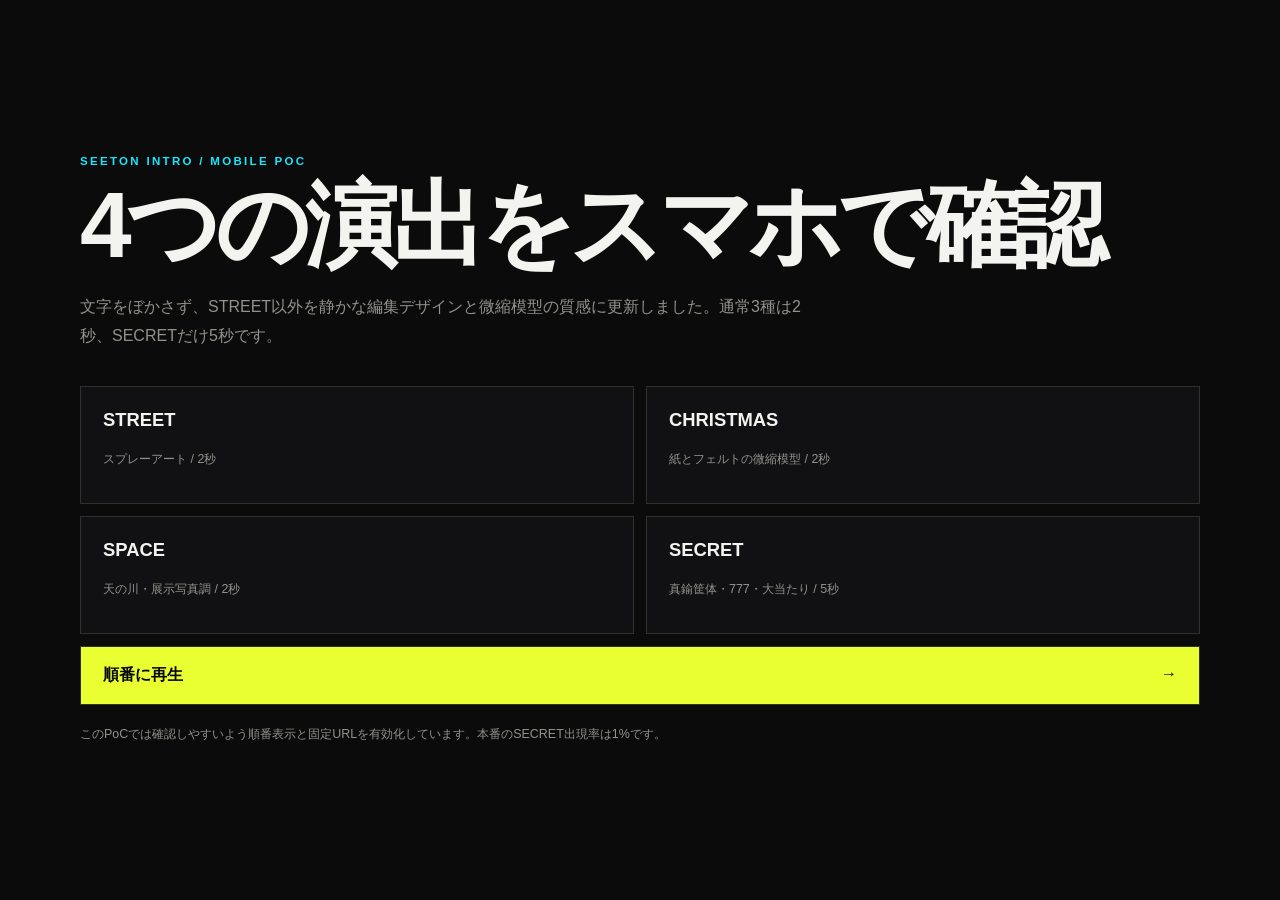
==== commit c2cd8d3d: "feat: refine editorial intro themes" ====
--- a/index.html
+++ b/index.html
@@ -6,8 +6,8 @@
   <meta name="robots" content="noindex,nofollow">
   <title>SEETON Intro PoC</title>
   <meta name="description" content="SEETONホームイントロのスマートフォン確認用PoC。">
-  <script src="./intro.js?v=20260901a"></script>
-  <link rel="stylesheet" href="./home.css?v=20260901a">
+  <script src="./intro.js?v=20260901b"></script>
+  <link rel="stylesheet" href="./home.css?v=20260901b">
   <style>
     .poc-shell {
       display: grid;
@@ -155,12 +155,12 @@
   <main class="poc-shell">
     <p class="poc-eyebrow">SEETON INTRO / MOBILE POC</p>
     <h1>4つの演出をスマホで確認</h1>
-    <p class="poc-lead">ボタンをタップすると演出を固定して再生します。通常3種は2秒、SECRETだけ5秒です。</p>
+    <p class="poc-lead">文字をぼかさず、STREET以外を静かな編集デザインと微縮模型の質感に更新しました。通常3種は2秒、SECRETだけ5秒です。</p>
     <nav class="poc-grid" aria-label="イントロ演出一覧">
       <a class="poc-card" href="?intro=street"><strong>STREET</strong><span>スプレーアート / 2秒</span></a>
-      <a class="poc-card" href="?intro=christmas"><strong>CHRISTMAS</strong><span>サンタ・トナカイ・ツリー / 2秒</span></a>
-      <a class="poc-card" href="?intro=space"><strong>SPACE</strong><span>天の川・宇宙フレーム / 2秒</span></a>
-      <a class="poc-card" href="?intro=jackpot"><strong>SECRET</strong><span>777・大当たり / 5秒</span></a>
+      <a class="poc-card" href="?intro=christmas"><strong>CHRISTMAS</strong><span>紙とフェルトの微縮模型 / 2秒</span></a>
+      <a class="poc-card" href="?intro=space"><strong>SPACE</strong><span>天の川・展示写真調 / 2秒</span></a>
+      <a class="poc-card" href="?intro=jackpot"><strong>SECRET</strong><span>真鍮筐体・777・大当たり / 5秒</span></a>
     </nav>
     <a class="poc-cycle" href="./"><span>順番に再生</span><span aria-hidden="true">→</span></a>
     <p class="poc-note">このPoCでは確認しやすいよう順番表示と固定URLを有効化しています。本番のSECRET出現率は1%です。</p>
--- a/home.css
+++ b/home.css
@@ -56,61 +56,61 @@
 }
 
 .street-intro[data-intro-theme="christmas"] {
-  --intro-background: radial-gradient(circle at 50% 46%, #173522 0, #07150d 48%, #010503 100%);
+  --intro-background: radial-gradient(circle at 50% 46%, #19271f 0, #09150f 52%, #020604 100%);
   --intro-art: none;
-  --intro-flash-a: rgba(255, 213, 112, 0.3);
-  --intro-flash-b: rgba(211, 35, 49, 0.24);
-  --intro-word-color: #fffaf0;
-  --intro-shadow-a: #d42635;
-  --intro-shadow-b: #f2ca68;
-  --intro-shadow-base: #052719;
-  --intro-stroke: #0b3a24;
-  --intro-split-top: #f3c75d;
-  --intro-split-bottom: #d52638;
-  --intro-kicker-color: #fffaf0;
-  --intro-kicker-background: #c91f31;
-  --intro-kicker-shadow: #eac65b;
-  --intro-rule: linear-gradient(90deg, #c91f31 0 34%, #f4dc90 34% 67%, #17663d 67% 100%);
-  --intro-paint-filter: saturate(1.06) contrast(1.04);
+  --intro-flash-a: rgba(190, 153, 91, 0.12);
+  --intro-flash-b: rgba(102, 35, 35, 0.11);
+  --intro-word-color: #f0ece2;
+  --intro-shadow-a: #3f171a;
+  --intro-shadow-b: #79684b;
+  --intro-shadow-base: #08110c;
+  --intro-stroke: #17231c;
+  --intro-split-top: #d4c39e;
+  --intro-split-bottom: #663035;
+  --intro-kicker-color: #e9e2d3;
+  --intro-kicker-background: #542429;
+  --intro-kicker-shadow: #19140f;
+  --intro-rule: linear-gradient(90deg, #6e3034 0 32%, #b6a47f 32% 68%, #425b48 68% 100%);
+  --intro-paint-filter: saturate(0.88) contrast(1.02);
 }
 
 .street-intro[data-intro-theme="space"] {
-  --intro-background: radial-gradient(circle at 50% 48%, #15193c 0, #05071c 48%, #010208 100%);
-  --intro-art: url("./intro/space-paint-v2.png");
-  --intro-flash-a: rgba(27, 226, 255, 0.3);
-  --intro-flash-b: rgba(151, 64, 255, 0.27);
-  --intro-word-color: #f2fbff;
-  --intro-shadow-a: #16dcff;
-  --intro-shadow-b: #9c4dff;
-  --intro-shadow-base: #020515;
-  --intro-stroke: #07113a;
-  --intro-split-top: #20e9ff;
-  --intro-split-bottom: #bc55ff;
-  --intro-kicker-color: #03101d;
-  --intro-kicker-background: #6eeeff;
-  --intro-kicker-shadow: #8f4eff;
-  --intro-rule: linear-gradient(90deg, #1ee5ff 0 35%, #f5fbff 35% 56%, #8e48ff 56% 100%);
-  --intro-paint-filter: saturate(1.12) contrast(1.08);
+  --intro-background: radial-gradient(circle at 50% 48%, #111722 0, #060910 54%, #010205 100%);
+  --intro-art: none;
+  --intro-flash-a: rgba(129, 157, 180, 0.1);
+  --intro-flash-b: rgba(104, 91, 126, 0.09);
+  --intro-word-color: #e9edf0;
+  --intro-shadow-a: #263847;
+  --intro-shadow-b: #4c4559;
+  --intro-shadow-base: #020408;
+  --intro-stroke: #111821;
+  --intro-split-top: #aebbc5;
+  --intro-split-bottom: #716c7d;
+  --intro-kicker-color: #dce2e5;
+  --intro-kicker-background: #26323b;
+  --intro-kicker-shadow: #06080b;
+  --intro-rule: linear-gradient(90deg, #445868 0 36%, #c4c9c9 36% 58%, #625d6c 58% 100%);
+  --intro-paint-filter: saturate(0.82) contrast(1.04);
 }
 
 .street-intro[data-intro-theme="jackpot"] {
   --intro-duration: 5s;
-  --intro-background: radial-gradient(circle at 50% 46%, #941313 0, #3a0000 42%, #090000 100%);
-  --intro-art: url("./intro/jackpot-paint-v2.png");
-  --intro-flash-a: rgba(255, 218, 70, 0.42);
-  --intro-flash-b: rgba(255, 52, 22, 0.34);
-  --intro-word-color: #fff4a8;
-  --intro-shadow-a: #ff3018;
-  --intro-shadow-b: #29eaff;
-  --intro-shadow-base: #640000;
-  --intro-stroke: #720000;
-  --intro-split-top: #fff05b;
-  --intro-split-bottom: #ff2f19;
-  --intro-kicker-color: #6b0000;
-  --intro-kicker-background: #ffe167;
-  --intro-kicker-shadow: #ff240f;
-  --intro-rule: linear-gradient(90deg, #ff2424, #ffd83d, #42f2ff, #a957ff, #ff2424);
-  --intro-paint-filter: saturate(1.16) contrast(1.07);
+  --intro-background: radial-gradient(circle at 50% 46%, #3a1716 0, #190c0b 48%, #050303 100%);
+  --intro-art: none;
+  --intro-flash-a: rgba(190, 145, 73, 0.18);
+  --intro-flash-b: rgba(103, 34, 31, 0.16);
+  --intro-word-color: #efe5c9;
+  --intro-shadow-a: #4b1c19;
+  --intro-shadow-b: #82704c;
+  --intro-shadow-base: #140706;
+  --intro-stroke: #3b1915;
+  --intro-split-top: #d8c49c;
+  --intro-split-bottom: #71322d;
+  --intro-kicker-color: #2a1512;
+  --intro-kicker-background: #c5ae7a;
+  --intro-kicker-shadow: #24110f;
+  --intro-rule: linear-gradient(90deg, #69302c, #b79a61, #d8caa7, #b79a61, #69302c);
+  --intro-paint-filter: saturate(0.84) contrast(1.02);
 }
 
 .street-intro-active .street-intro {
@@ -287,7 +287,7 @@
 
 .street-intro[data-intro-theme="christmas"] .christmas-intro__stage,
 .street-intro[data-intro-theme="christmas"] .christmas-intro__bells {
-  background-image: url("./intro/christmas-stage-v3.png");
+  background-image: url("./intro/christmas-stage-v4.png");
 }
 
 .christmas-intro__stage {
@@ -311,7 +311,7 @@
     radial-gradient(circle, rgba(255, 255, 255, 0.72) 0 2px, transparent 2.8px);
   background-position: 0 0, 54px 31px, 101px 76px;
   background-size: 89px 89px, 127px 127px, 173px 173px;
-  filter: drop-shadow(0 0 4px rgba(255, 242, 196, 0.75));
+  filter: drop-shadow(0 1px 1px rgba(255, 255, 255, 0.2));
   animation: christmas-snow var(--intro-duration, 2s) linear both;
 }
 
@@ -319,19 +319,17 @@
   top: 50%;
   left: 50%;
   z-index: 4;
-  width: min(88vw, 1150px);
+  width: min(72vw, 900px);
   aspect-ratio: 3 / 2;
   background-position: center;
   background-repeat: no-repeat;
   background-size: contain;
-  filter:
-    drop-shadow(0 18px 22px rgba(0, 0, 0, 0.45))
-    drop-shadow(0 0 20px rgba(255, 215, 120, 0.48));
+  filter: drop-shadow(0 18px 22px rgba(0, 0, 0, 0.42));
   animation: christmas-flight var(--intro-duration, 2s) cubic-bezier(0.12, 0.72, 0.2, 1) both;
 }
 
 .street-intro[data-intro-theme="christmas"] .christmas-intro__flight {
-  background-image: url("./intro/christmas-flight-v2.avif");
+  background-image: url("./intro/christmas-flight-v3.png");
 }
 
 .street-intro[data-intro-theme="christmas"] .street-intro__lockup {
@@ -344,11 +342,25 @@
 }
 
 .street-intro[data-intro-theme="christmas"] .street-intro__kicker {
+  border: 1px solid rgba(221, 204, 167, 0.35);
+  box-shadow: 4px 5px 0 rgba(15, 10, 8, 0.72);
+  font-family: Georgia, "Times New Roman", serif;
+  font-weight: 600;
   animation-name: christmas-intro-kicker;
 }
 
 .street-intro[data-intro-theme="christmas"] .street-intro__word {
+  letter-spacing: -0.045em;
+  text-shadow: 0 0.045em 0 #301818, 0 0.075em 0.18em rgba(0, 0, 0, 0.42);
+  -webkit-text-stroke: clamp(1px, 0.12vw, 2px) #253329;
   animation-name: christmas-intro-word;
+}
+
+.street-intro[data-intro-theme="christmas"] .street-intro__word::before,
+.street-intro[data-intro-theme="christmas"] .street-intro__word::after,
+.street-intro[data-intro-theme="space"] .street-intro__word::before,
+.street-intro[data-intro-theme="space"] .street-intro__word::after {
+  display: none;
 }
 
 .space-intro__galaxy {
@@ -357,20 +369,20 @@
   background-position: center;
   background-repeat: no-repeat;
   background-size: cover;
-  filter: saturate(1.18) contrast(1.08) brightness(0.84);
+  filter: saturate(0.82) contrast(1.06) brightness(0.76);
   animation: space-galaxy-flight var(--intro-duration, 2s) cubic-bezier(0.2, 0.72, 0.12, 1) both;
 }
 
 .street-intro[data-intro-theme="space"] .space-intro__galaxy {
-  background-image: url("./intro/space-milky-way-v3.jpg");
+  background-image: url("./intro/space-milky-way-v4.jpg");
 }
 
 .space-intro__depth {
   inset: -24%;
   z-index: 2;
   background:
-    radial-gradient(circle at 50% 50%, transparent 0 20%, rgba(88, 219, 255, 0.18) 31%, transparent 48%),
-    radial-gradient(circle at 50% 50%, transparent 0 30%, rgba(166, 63, 255, 0.16) 44%, transparent 63%);
+    radial-gradient(circle at 50% 50%, transparent 0 22%, rgba(143, 164, 176, 0.075) 34%, transparent 51%),
+    radial-gradient(circle at 50% 50%, transparent 0 32%, rgba(113, 103, 129, 0.06) 47%, transparent 65%);
   mix-blend-mode: screen;
   animation: space-depth-pulse var(--intro-duration, 2s) ease-out both;
 }
@@ -381,12 +393,19 @@
 }
 
 .street-intro[data-intro-theme="space"] .street-intro__paint {
-  z-index: 1;
-  animation-name: space-intro-paint;
+  display: none;
+}
+
+.street-intro[data-intro-theme="space"] .street-intro__kicker {
+  border: 1px solid rgba(184, 198, 207, 0.26);
+  box-shadow: 4px 5px 0 rgba(0, 0, 0, 0.62);
+  font-weight: 650;
 }
 
 .street-intro[data-intro-theme="space"] .street-intro__word {
   letter-spacing: -0.045em;
+  text-shadow: 0 0.04em 0 #1e2a34, 0 0.09em 0.2em rgba(0, 0, 0, 0.5);
+  -webkit-text-stroke: clamp(1px, 0.12vw, 2px) #202a32;
   animation-name: space-intro-word;
 }
 
@@ -395,8 +414,7 @@
 }
 
 .street-intro[data-intro-theme="jackpot"] .street-intro__paint {
-  z-index: 1;
-  animation-name: jackpot-intro-paint;
+  display: none;
 }
 
 .jackpot-intro__machine {
@@ -414,8 +432,8 @@
   inset: 0;
   z-index: 4;
   content: "";
-  background: url("./intro/jackpot-machine-v3.png") center / 100% 100% no-repeat;
-  filter: drop-shadow(0 0 28px rgba(255, 205, 48, 0.82));
+  background: url("./intro/jackpot-machine-v4.png") center / 100% 100% no-repeat;
+  filter: drop-shadow(0 16px 28px rgba(0, 0, 0, 0.52));
 }
 
 .jackpot-intro__machine::after {
@@ -423,7 +441,7 @@
   inset: 18% 14% 17%;
   z-index: 3;
   content: "";
-  background: radial-gradient(circle, rgba(255, 255, 255, 0.94), rgba(255, 226, 79, 0.36) 22%, transparent 62%);
+  background: radial-gradient(circle, rgba(245, 229, 190, 0.48), rgba(160, 112, 54, 0.14) 24%, transparent 62%);
   mix-blend-mode: screen;
   animation: jackpot-display-flash var(--intro-duration, 5s) ease-out both;
 }
@@ -433,15 +451,15 @@
   inset: 29% 20.2% 26.4%;
   z-index: 2;
   overflow: hidden;
-  border: clamp(2px, 0.25vw, 4px) solid #ffd95c;
+  border: clamp(2px, 0.25vw, 4px) solid #9b7e49;
   border-radius: clamp(8px, 1.1vw, 18px);
   background:
-    linear-gradient(rgba(255, 255, 255, 0.055) 1px, transparent 1px),
-    radial-gradient(circle at 50% 46%, #5d0808, #160001 68%, #020000);
+    linear-gradient(rgba(255, 255, 255, 0.028) 1px, transparent 1px),
+    radial-gradient(circle at 50% 46%, #3a1715, #130909 68%, #030202);
   background-size: 100% 7px, 100% 100%;
   box-shadow:
-    inset 0 0 42px rgba(255, 18, 0, 0.58),
-    0 0 26px rgba(255, 214, 62, 0.58);
+    inset 0 0 42px rgba(74, 26, 22, 0.58),
+    0 0 14px rgba(139, 111, 63, 0.32);
 }
 
 .jackpot-intro__display::after {
@@ -459,14 +477,14 @@
   top: 5%;
   left: 50%;
   z-index: 6;
-  color: #fff8ba;
-  font-family: Impact, "Arial Black", sans-serif;
+  color: #e5d8bd;
+  font-family: Georgia, "Times New Roman", serif;
   font-size: clamp(0.7rem, 1.35vw, 1.2rem);
   font-weight: 900;
   letter-spacing: 0.2em;
   line-height: 1;
   white-space: nowrap;
-  text-shadow: 0 0 8px #ff2413, 0 0 18px #ffd93d;
+  text-shadow: 0 1px 0 #2b1612;
   transform: translateX(-50%);
   animation: jackpot-chance var(--intro-duration, 5s) steps(2, end) both;
 }
@@ -487,12 +505,12 @@
 .jackpot-intro__reel {
   position: relative;
   overflow: hidden;
-  border: clamp(3px, 0.4vw, 7px) solid #f7c844;
+  border: clamp(3px, 0.4vw, 7px) solid #8f7343;
   border-radius: clamp(7px, 1vw, 16px);
-  background: linear-gradient(#fffbe2, #ffdca1 48%, #fff8d8);
+  background: linear-gradient(#eee8da, #cdbf9f 48%, #e8e0cf);
   box-shadow:
-    inset 0 0 15px rgba(120, 0, 0, 0.5),
-    0 0 18px rgba(255, 215, 66, 0.72);
+    inset 0 0 15px rgba(45, 17, 14, 0.48),
+    0 2px 8px rgba(0, 0, 0, 0.46);
 }
 
 .jackpot-intro__reel::before,
@@ -522,13 +540,12 @@
   display: flex;
   flex-direction: column;
   height: 800%;
-  color: #9f0900;
+  color: #67221f;
   font-family: Impact, "Arial Black", sans-serif;
   font-size: clamp(2.8rem, 8vw, 7.2rem);
   font-weight: 900;
   line-height: 1;
-  text-shadow: 0 2px 0 #fff, 0 0 9px rgba(255, 52, 0, 0.48);
-  filter: blur(2px);
+  text-shadow: 0 1px 0 #f2ead8;
   animation: jackpot-reel-spin 280ms linear infinite;
 }
 
@@ -547,7 +564,7 @@
 }
 
 .jackpot-intro__belt span:nth-child(even) {
-  color: #0b56a7;
+  color: #465761;
 }
 
 .jackpot-intro__seven {
@@ -556,18 +573,17 @@
   z-index: 4;
   display: grid;
   place-items: center;
-  color: #ee140b;
-  background: radial-gradient(circle, #fffef0 0 35%, #ffd77d 70%, #ae170b 145%);
+  color: #7b211e;
+  background: radial-gradient(circle, #eee7d8 0 35%, #cdbd99 70%, #71312a 145%);
   font-family: Impact, "Arial Black", sans-serif;
   font-size: clamp(4rem, 10.5vw, 10rem);
   font-style: italic;
   font-weight: 900;
   line-height: 0.8;
   text-shadow:
-    0 0.04em 0 #6d0000,
-    0 0 0.12em #fff,
-    0 0 0.24em #ffce38;
-  -webkit-text-stroke: clamp(2px, 0.28vw, 5px) #8d0800;
+    0 0.035em 0 #35110f,
+    0 0.075em 0 #f0e8d7;
+  -webkit-text-stroke: clamp(2px, 0.28vw, 5px) #4f1a17;
   paint-order: stroke fill;
   opacity: 0;
 }
@@ -597,32 +613,30 @@
 
 .jackpot-intro__win {
   top: 18%;
-  color: #fff3a0;
+  color: #ddc99e;
   font-family: Impact, "Arial Black", "Hiragino Kaku Gothic ProN", "Yu Gothic", sans-serif;
   font-size: clamp(3rem, 9.5vw, 8.5rem);
   font-weight: 900;
   letter-spacing: -0.08em;
   line-height: 0.82;
   text-shadow:
-    0 0.055em 0 #720000,
-    -0.025em 0 0 #ff2f16,
-    0.025em 0 0 #29eaff,
-    0 0 0.2em #ffdf3d;
-  -webkit-text-stroke: clamp(2px, 0.36vw, 6px) #8a1300;
+    0 0.055em 0 #35100e,
+    0 0.1em 0.14em rgba(0, 0, 0, 0.44);
+  -webkit-text-stroke: clamp(2px, 0.3vw, 5px) #4a201b;
   paint-order: stroke fill;
   animation: jackpot-win var(--intro-duration, 5s) cubic-bezier(0.16, 1, 0.3, 1) both;
 }
 
 .jackpot-intro__seeton {
   top: 65%;
-  color: #ffffff;
+  color: #eee7d8;
   font-family: Impact, "Arial Black", sans-serif;
   font-size: clamp(1.6rem, 4.8vw, 4.6rem);
   font-weight: 900;
   letter-spacing: 0.08em;
   line-height: 1;
-  text-shadow: -0.04em 0 #ff1f19, 0.04em 0 #21eaff, 0 0 0.25em #ffd43d;
-  -webkit-text-stroke: clamp(1px, 0.18vw, 3px) #5b0000;
+  text-shadow: 0 0.04em 0 #331411, 0 0.09em 0.12em rgba(0, 0, 0, 0.48);
+  -webkit-text-stroke: clamp(1px, 0.16vw, 3px) #43201b;
   paint-order: stroke fill;
   animation: jackpot-seeton var(--intro-duration, 5s) cubic-bezier(0.16, 1, 0.3, 1) both;
 }
@@ -957,25 +971,25 @@
 
   30% {
     opacity: 1;
-    transform: translate3d(-50%, -61%, 0) scale(0.55) rotate(-2deg);
+    transform: translate3d(-50%, -61%, 0) scale(0.42) rotate(-2deg);
   }
 
   46% {
     opacity: 1;
-    filter: drop-shadow(0 18px 22px rgba(0, 0, 0, 0.45)) drop-shadow(0 0 26px rgba(255, 215, 120, 0.72));
-    transform: translate3d(-50%, -52%, 0) scale(1.06) rotate(0);
+    filter: drop-shadow(0 18px 22px rgba(0, 0, 0, 0.42));
+    transform: translate3d(-50%, -52%, 0) scale(0.82) rotate(0);
   }
 
   58% {
     opacity: 0.8;
-    transform: translate3d(-48%, -48%, 0) scale(1.52) rotate(2deg);
+    transform: translate3d(-48%, -48%, 0) scale(1.06) rotate(2deg);
   }
 
   70%,
   100% {
     opacity: 0;
-    filter: blur(5px) drop-shadow(0 0 35px rgba(255, 230, 148, 0.62));
-    transform: translate3d(-44%, -41%, 0) scale(2.35) rotate(4deg);
+    filter: drop-shadow(0 20px 28px rgba(0, 0, 0, 0.34));
+    transform: translate3d(-44%, -41%, 0) scale(1.72) rotate(4deg);
   }
 }
 
@@ -1002,13 +1016,11 @@
   0%,
   36% {
     opacity: 0;
-    filter: blur(14px);
     transform: translate3d(0, 6vh, 180px) rotateX(42deg) rotate(-5deg) scale(0.42);
   }
 
   48% {
     opacity: 1;
-    filter: blur(0);
     transform: translate3d(0, 0, 0) rotateX(0) rotate(1deg) scale(1.14);
   }
 
@@ -1023,7 +1035,6 @@
 
   100% {
     opacity: 0;
-    filter: blur(6px);
     transform: translate3d(0, 13vh, 100px) rotate(4deg) scale(1.22);
   }
 }
@@ -1057,8 +1068,8 @@
 @keyframes space-galaxy-flight {
   0% {
     opacity: 0;
-    filter: saturate(0.7) contrast(1.12) brightness(0.52) blur(6px);
-    transform: scale(0.56) rotate(-8deg);
+    filter: saturate(0.72) contrast(1.08) brightness(0.54);
+    transform: scale(0.82) rotate(-2deg);
   }
 
   16% {
@@ -1066,19 +1077,19 @@
   }
 
   60% {
-    filter: saturate(1.2) contrast(1.08) brightness(0.9) blur(0);
-    transform: scale(1.12) rotate(-1deg);
+    filter: saturate(0.88) contrast(1.06) brightness(0.82);
+    transform: scale(1.05) rotate(-0.4deg);
   }
 
   80% {
     opacity: 1;
-    transform: scale(1.38) rotate(1deg);
-  }
-
-  100% {
-    opacity: 0;
-    filter: saturate(1.4) contrast(1.1) brightness(1.08) blur(4px);
-    transform: scale(1.82) rotate(3deg);
+    transform: scale(1.13) rotate(0.3deg);
+  }
+
+  100% {
+    opacity: 0;
+    filter: saturate(0.82) contrast(1.06) brightness(0.72);
+    transform: scale(1.28) rotate(0.8deg);
   }
 }
 
@@ -1108,13 +1119,11 @@
   0%,
   8% {
     opacity: 0;
-    filter: blur(16px);
     transform: translate3d(0, 0, -900px) scale(0.04) rotate(10deg);
   }
 
   32% {
     opacity: 1;
-    filter: blur(0);
     transform: translate3d(0, 0, 80px) scale(1.12) rotate(-1deg);
   }
 
@@ -1130,7 +1139,6 @@
 
   100% {
     opacity: 0;
-    filter: blur(10px);
     transform: translate3d(0, 0, 280px) scale(2.6) rotate(-2deg);
   }
 }
@@ -1181,13 +1189,13 @@
 @keyframes jackpot-machine {
   0% {
     opacity: 0;
-    filter: brightness(1.8) blur(8px);
+    filter: brightness(1.28);
     transform: translate(-50%, -50%) scale(0.42) rotate(-4deg);
   }
 
   8% {
     opacity: 1;
-    filter: brightness(1.25) blur(0);
+    filter: brightness(1.08);
     transform: translate(-50%, -50%) scale(1.06) rotate(1deg);
   }
 
@@ -1231,20 +1239,20 @@
   }
 
   65% {
-    filter: brightness(1.75) saturate(1.3);
+    filter: brightness(1.18) saturate(0.94);
     transform: translate(-50%, -50%) scale(1.06) rotate(0);
   }
 
   69%,
   91% {
     opacity: 1;
-    filter: brightness(1.12) saturate(1.18);
+    filter: brightness(1.04) saturate(0.9);
     transform: translate(-50%, -50%) scale(1.02) rotate(0);
   }
 
   100% {
     opacity: 0;
-    filter: brightness(1.8) blur(8px);
+    filter: brightness(1.16);
     transform: translate(-50%, -51%) scale(1.24) rotate(1deg);
   }
 }
@@ -1341,14 +1349,12 @@
   0%,
   61% {
     opacity: 1;
-    filter: blur(0);
     transform: scale(1);
   }
 
   66%,
   100% {
     opacity: 0;
-    filter: blur(8px);
     transform: scale(1.24);
   }
 }
@@ -1414,13 +1420,11 @@
   0%,
   62% {
     opacity: 0;
-    filter: blur(18px);
     transform: translateX(-50%) scale(3.4) rotate(-7deg);
   }
 
   65% {
     opacity: 1;
-    filter: blur(0);
     transform: translateX(-50%) scale(0.8) rotate(2deg);
   }
 
@@ -1431,13 +1435,11 @@
   73%,
   91% {
     opacity: 1;
-    filter: blur(0);
     transform: translateX(-50%) scale(1) rotate(0);
   }
 
   100% {
     opacity: 0;
-    filter: blur(8px);
     transform: translateX(-50%) scale(1.42) rotate(2deg);
   }
 }
@@ -1446,13 +1448,11 @@
   0%,
   69% {
     opacity: 0;
-    filter: blur(10px);
     transform: translateX(-50%) translateY(4vh) scale(0.4);
   }
 
   73% {
     opacity: 1;
-    filter: blur(0);
     transform: translateX(-50%) translateY(0) scale(1.15);
   }
 
@@ -1464,7 +1464,6 @@
 
   100% {
     opacity: 0;
-    filter: blur(7px);
     transform: translateX(-50%) translateY(-2vh) scale(1.3);
   }
 }
@@ -1473,13 +1472,11 @@
   0%,
   5% {
     opacity: 0;
-    filter: blur(20px);
     transform: scale(3.4) rotate(-7deg);
   }
 
   12% {
     opacity: 1;
-    filter: blur(0);
     transform: scale(0.82) rotate(2deg);
   }
 
@@ -1506,13 +1503,11 @@
   57%,
   88% {
     opacity: 1;
-    filter: blur(0);
     transform: scale(1);
   }
 
   100% {
     opacity: 0;
-    filter: blur(8px);
     transform: scale(1.38) rotate(2deg);
   }
 }
@@ -1521,13 +1516,11 @@
   0%,
   11% {
     opacity: 0;
-    filter: blur(12px);
     transform: translateY(16vh) scale(0.3) rotate(-5deg);
   }
 
   19% {
     opacity: 1;
-    filter: blur(0);
     transform: translateY(0) scale(1.18) rotate(1deg);
   }
 
@@ -1542,13 +1535,11 @@
   37%,
   88% {
     opacity: 1;
-    filter: blur(0);
     transform: translateY(0) scale(1) rotate(0);
   }
 
   100% {
     opacity: 0;
-    filter: blur(8px);
     transform: translateY(-4vh) scale(1.5) rotate(-2deg);
   }
 }
@@ -1836,19 +1827,19 @@
 
   .christmas-intro__stage {
     inset: -1%;
-    background-position: right center;
-    background-size: auto 100%;
+    background-position: right bottom;
+    background-size: auto 72%;
   }
 
   .christmas-intro__bells {
     inset: -1%;
-    background-position: left center;
-    background-size: auto 100%;
-    clip-path: polygon(0 0, 62% 0, 54% 64%, 0 72%);
+    background-position: left top;
+    background-size: auto 58%;
+    clip-path: polygon(0 0, 72% 0, 60% 32%, 0 36%);
   }
 
   .christmas-intro__flight {
-    width: 158vw;
+    width: 112vw;
   }
 
   .space-intro__galaxy {
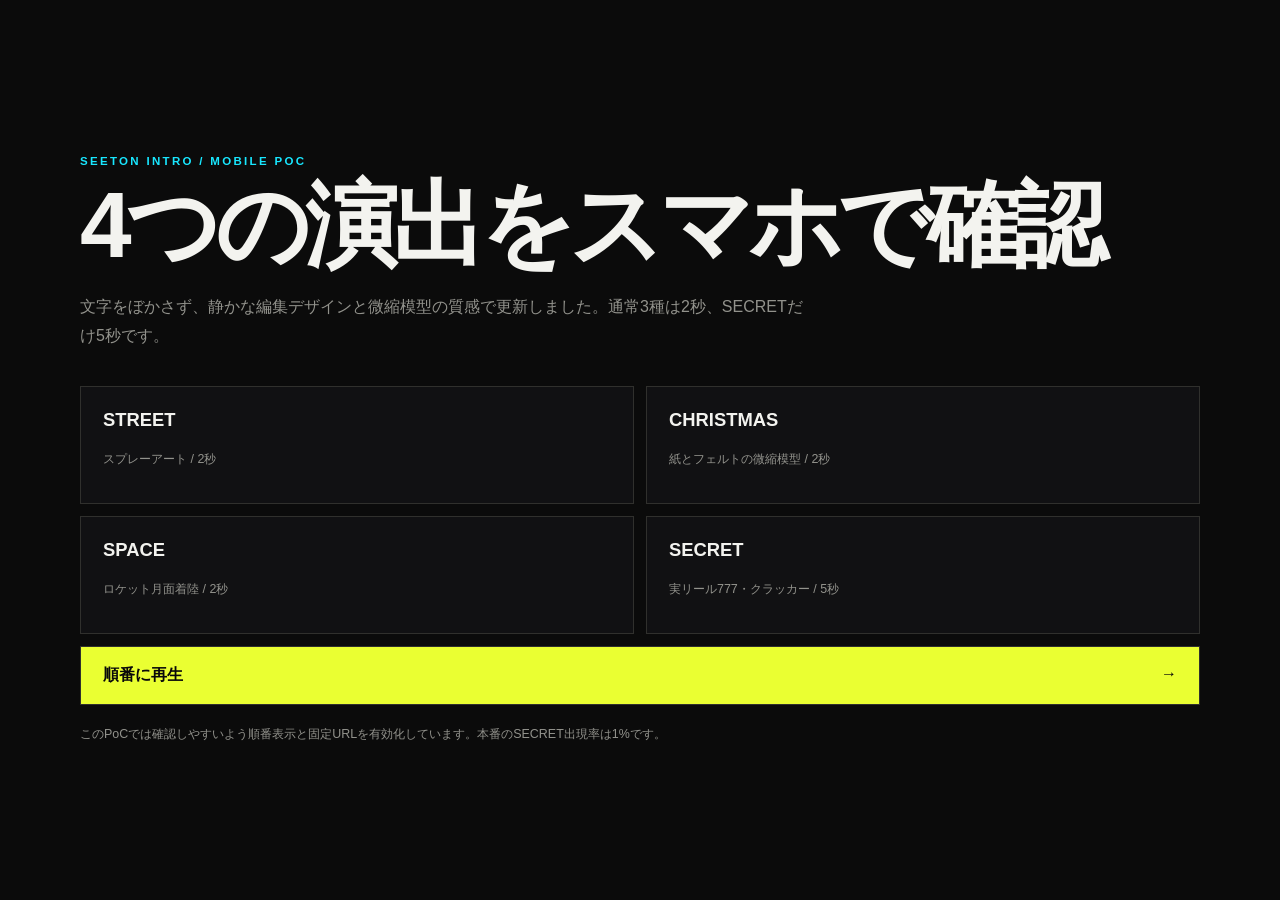
==== commit 0dd188d3: "feat: land on moon and stop real 777 reels" ====
--- a/index.html
+++ b/index.html
@@ -6,8 +6,8 @@
   <meta name="robots" content="noindex,nofollow">
   <title>SEETON Intro PoC</title>
   <meta name="description" content="SEETONホームイントロのスマートフォン確認用PoC。">
-  <script src="./intro.js?v=20260901b"></script>
-  <link rel="stylesheet" href="./home.css?v=20260901b">
+  <script src="./intro.js?v=20260901c"></script>
+  <link rel="stylesheet" href="./home.css?v=20260901c">
   <style>
     .poc-shell {
       display: grid;
@@ -119,8 +119,13 @@
       <div class="christmas-intro__flight"></div>
     </div>
     <div class="intro-scene space-intro">
-      <div class="space-intro__galaxy"></div>
-      <div class="space-intro__depth"></div>
+      <div class="space-intro__moon"></div>
+      <div class="space-intro__shadow"></div>
+      <div class="space-intro__dust"></div>
+      <div class="space-intro__landing">
+        <div class="space-intro__plume"></div>
+        <div class="space-intro__rocket"></div>
+      </div>
     </div>
     <div class="intro-scene jackpot-intro">
       <div class="jackpot-intro__machine">
@@ -128,21 +133,20 @@
           <span class="jackpot-intro__chance">SECRET ・ 1% CHANCE</span>
           <div class="jackpot-intro__reels">
             <div class="jackpot-intro__reel">
-              <div class="jackpot-intro__belt"><span>3</span><span>★</span><span>7</span><span>♦</span><span>5</span><span>BAR</span><span>7</span><span>★</span></div>
-              <span class="jackpot-intro__seven">7</span>
+              <div class="jackpot-intro__belt"><span>3</span><span>★</span><span>7</span><span>♦</span><span>5</span><span>BAR</span><span>2</span><span>★</span><span>9</span><span>♦</span><span>4</span><span>BAR</span><span>6</span><span>★</span><span>1</span><span>♦</span><span>BAR</span><span>5</span><span class="jackpot-intro__target">7</span><span>★</span><span>3</span></div>
             </div>
             <div class="jackpot-intro__reel">
-              <div class="jackpot-intro__belt"><span>★</span><span>5</span><span>BAR</span><span>7</span><span>3</span><span>♦</span><span>7</span><span>★</span></div>
-              <span class="jackpot-intro__seven">7</span>
+              <div class="jackpot-intro__belt"><span>★</span><span>5</span><span>BAR</span><span>7</span><span>3</span><span>♦</span><span>8</span><span>BAR</span><span>2</span><span>★</span><span>6</span><span>♦</span><span>BAR</span><span>4</span><span>9</span><span>★</span><span>1</span><span>♦</span><span>BAR</span><span>8</span><span>3</span><span>★</span><span>5</span><span>BAR</span><span class="jackpot-intro__target">7</span><span>♦</span><span>2</span></div>
             </div>
             <div class="jackpot-intro__reel">
-              <div class="jackpot-intro__belt"><span>BAR</span><span>♦</span><span>3</span><span>★</span><span>7</span><span>5</span><span>7</span><span>★</span></div>
-              <span class="jackpot-intro__seven">7</span>
+              <div class="jackpot-intro__belt"><span>BAR</span><span>♦</span><span>3</span><span>★</span><span>7</span><span>5</span><span>9</span><span>BAR</span><span>2</span><span>♦</span><span>★</span><span>6</span><span>BAR</span><span>4</span><span>8</span><span>★</span><span>♦</span><span>1</span><span>BAR</span><span>9</span><span>5</span><span>★</span><span>3</span><span>♦</span><span>BAR</span><span>6</span><span>2</span><span>★</span><span>8</span><span>BAR</span><span class="jackpot-intro__target">7</span><span>♦</span><span>4</span></div>
             </div>
           </div>
-          <strong class="jackpot-intro__win">大当たり</strong>
-          <span class="jackpot-intro__seeton">SEETON</span>
         </div>
+      </div>
+      <div class="jackpot-intro__party">
+        <span class="jackpot-intro__cracker jackpot-intro__cracker--left"></span>
+        <span class="jackpot-intro__cracker jackpot-intro__cracker--right"></span>
       </div>
     </div>
     <div class="street-intro__lockup">
@@ -155,12 +159,12 @@
   <main class="poc-shell">
     <p class="poc-eyebrow">SEETON INTRO / MOBILE POC</p>
     <h1>4つの演出をスマホで確認</h1>
-    <p class="poc-lead">文字をぼかさず、STREET以外を静かな編集デザインと微縮模型の質感に更新しました。通常3種は2秒、SECRETだけ5秒です。</p>
+    <p class="poc-lead">文字をぼかさず、静かな編集デザインと微縮模型の質感で更新しました。通常3種は2秒、SECRETだけ5秒です。</p>
     <nav class="poc-grid" aria-label="イントロ演出一覧">
       <a class="poc-card" href="?intro=street"><strong>STREET</strong><span>スプレーアート / 2秒</span></a>
       <a class="poc-card" href="?intro=christmas"><strong>CHRISTMAS</strong><span>紙とフェルトの微縮模型 / 2秒</span></a>
-      <a class="poc-card" href="?intro=space"><strong>SPACE</strong><span>天の川・展示写真調 / 2秒</span></a>
-      <a class="poc-card" href="?intro=jackpot"><strong>SECRET</strong><span>真鍮筐体・777・大当たり / 5秒</span></a>
+      <a class="poc-card" href="?intro=space"><strong>SPACE</strong><span>ロケット月面着陸 / 2秒</span></a>
+      <a class="poc-card" href="?intro=jackpot"><strong>SECRET</strong><span>実リール777・クラッカー / 5秒</span></a>
     </nav>
     <a class="poc-cycle" href="./"><span>順番に再生</span><span aria-hidden="true">→</span></a>
     <p class="poc-note">このPoCでは確認しやすいよう順番表示と固定URLを有効化しています。本番のSECRET出現率は1%です。</p>
--- a/home.css
+++ b/home.css
@@ -269,9 +269,15 @@
 .christmas-intro__bells,
 .christmas-intro__flight,
 .christmas-intro__snow,
-.space-intro__galaxy,
-.space-intro__depth,
-.jackpot-intro__machine {
+.space-intro__moon,
+.space-intro__shadow,
+.space-intro__dust,
+.space-intro__landing,
+.space-intro__plume,
+.space-intro__rocket,
+.jackpot-intro__machine,
+.jackpot-intro__party,
+.jackpot-intro__cracker {
   position: absolute;
   pointer-events: none;
   will-change: transform, opacity, filter;
@@ -363,50 +369,109 @@
   display: none;
 }
 
-.space-intro__galaxy {
-  inset: -14%;
+.space-intro__moon {
+  inset: 0;
   z-index: 0;
-  background-position: center;
+  background-position: center 56%;
   background-repeat: no-repeat;
   background-size: cover;
-  filter: saturate(0.82) contrast(1.06) brightness(0.76);
-  animation: space-galaxy-flight var(--intro-duration, 2s) cubic-bezier(0.2, 0.72, 0.12, 1) both;
-}
-
-.street-intro[data-intro-theme="space"] .space-intro__galaxy {
-  background-image: url("./intro/space-milky-way-v4.jpg");
-}
-
-.space-intro__depth {
-  inset: -24%;
+  animation: space-moon-stage var(--intro-duration, 2s) ease-out both;
+}
+
+.street-intro[data-intro-theme="space"] .space-intro__moon {
+  background-image: url("./intro/space-moon-stage-v5.jpg");
+}
+
+.space-intro__landing {
+  bottom: clamp(90px, 17vh, 180px);
+  left: 68%;
+  z-index: 4;
+  width: clamp(100px, 11vw, 170px);
+  aspect-ratio: 2 / 3;
+  transform-origin: 50% 100%;
+  animation: space-rocket-landing var(--intro-duration, 2s) linear both;
+}
+
+.space-intro__rocket {
+  inset: 0;
   z-index: 2;
+  background: url("./intro/space-rocket-v1.png") center / contain no-repeat;
+  filter: drop-shadow(0 14px 13px rgba(0, 0, 0, 0.34));
+}
+
+.space-intro__plume {
+  top: 70%;
+  left: 50%;
+  z-index: 1;
+  width: 34%;
+  height: 48%;
   background:
-    radial-gradient(circle at 50% 50%, transparent 0 22%, rgba(143, 164, 176, 0.075) 34%, transparent 51%),
-    radial-gradient(circle at 50% 50%, transparent 0 32%, rgba(113, 103, 129, 0.06) 47%, transparent 65%);
+    radial-gradient(ellipse at 50% 7%, rgba(255, 250, 231, 0.9), rgba(206, 168, 112, 0.42) 32%, transparent 70%),
+    linear-gradient(rgba(230, 210, 174, 0.44), transparent 72%);
+  clip-path: polygon(35% 0, 65% 0, 100% 100%, 0 100%);
   mix-blend-mode: screen;
-  animation: space-depth-pulse var(--intro-duration, 2s) ease-out both;
+  transform: translateX(-50%);
+  transform-origin: 50% 0;
+  animation: space-rocket-plume var(--intro-duration, 2s) ease-out both;
+}
+
+.space-intro__shadow {
+  bottom: clamp(70px, 14.5vh, 155px);
+  left: 68%;
+  z-index: 2;
+  width: clamp(100px, 12vw, 184px);
+  height: clamp(18px, 2.5vw, 38px);
+  border-radius: 50%;
+  background: radial-gradient(ellipse, rgba(4, 6, 9, 0.54), rgba(4, 6, 9, 0.16) 48%, transparent 74%);
+  transform-origin: center;
+  animation: space-landing-shadow var(--intro-duration, 2s) ease-out both;
+}
+
+.space-intro__dust {
+  bottom: clamp(58px, 12.5vh, 132px);
+  left: 68%;
+  z-index: 3;
+  width: clamp(210px, 28vw, 440px);
+  height: clamp(58px, 7vw, 104px);
+  background:
+    radial-gradient(ellipse at 30% 66%, rgba(183, 179, 169, 0.34), transparent 56%),
+    radial-gradient(ellipse at 70% 66%, rgba(220, 216, 205, 0.28), transparent 58%);
+  transform-origin: 50% 80%;
+  animation: space-landing-dust var(--intro-duration, 2s) ease-out both;
 }
 
 .street-intro[data-intro-theme="space"] .street-intro__lockup {
-  z-index: 4;
-  transform: none;
+  z-index: 5;
+  transform: translate(-14vw, -3vh);
 }
 
 .street-intro[data-intro-theme="space"] .street-intro__paint {
   display: none;
+}
+
+.street-intro[data-intro-theme="space"]::after {
+  opacity: 0.045;
+  animation: none;
 }
 
 .street-intro[data-intro-theme="space"] .street-intro__kicker {
   border: 1px solid rgba(184, 198, 207, 0.26);
   box-shadow: 4px 5px 0 rgba(0, 0, 0, 0.62);
   font-weight: 650;
+  animation-name: space-intro-kicker;
 }
 
 .street-intro[data-intro-theme="space"] .street-intro__word {
-  letter-spacing: -0.045em;
-  text-shadow: 0 0.04em 0 #1e2a34, 0 0.09em 0.2em rgba(0, 0, 0, 0.5);
+  font-size: clamp(3.8rem, 10vw, 10rem);
+  letter-spacing: 0.01em;
+  text-shadow: 0 0.035em 0 #1e2a34, 0 0.075em 0.16em rgba(0, 0, 0, 0.48);
   -webkit-text-stroke: clamp(1px, 0.12vw, 2px) #202a32;
   animation-name: space-intro-word;
+}
+
+.street-intro[data-intro-theme="space"] .street-intro__rule {
+  width: min(44vw, 560px);
+  animation-name: space-intro-rule;
 }
 
 .street-intro[data-intro-theme="jackpot"] .street-intro__lockup {
@@ -499,12 +564,12 @@
   gap: clamp(5px, 0.9vw, 14px);
   width: 66%;
   height: 66%;
-  animation: jackpot-reels-exit var(--intro-duration, 5s) ease-in both;
 }
 
 .jackpot-intro__reel {
   position: relative;
   overflow: hidden;
+  contain: paint;
   border: clamp(3px, 0.4vw, 7px) solid #8f7343;
   border-radius: clamp(7px, 1vw, 16px);
   background: linear-gradient(#eee8da, #cdbf9f 48%, #e8e0cf);
@@ -534,32 +599,67 @@
   background: linear-gradient(transparent, rgba(60, 0, 0, 0.55));
 }
 
+.jackpot-intro__reel:nth-child(1) {
+  --spin-time: 1.45s;
+  --fast-y: -71.428571%;
+  --over-y: -86.285714%;
+  --stop-y: -85.714286%;
+}
+
+.jackpot-intro__reel:nth-child(2) {
+  --spin-time: 1.95s;
+  --fast-y: -77.777778%;
+  --over-y: -89.333333%;
+  --stop-y: -88.888889%;
+}
+
+.jackpot-intro__reel:nth-child(3) {
+  --spin-time: 2.45s;
+  --fast-y: -81.818182%;
+  --over-y: -91.272727%;
+  --stop-y: -90.909091%;
+}
+
 .jackpot-intro__belt {
   position: absolute;
-  inset: 0;
-  display: flex;
-  flex-direction: column;
-  height: 800%;
+  top: 0;
+  right: 0;
+  left: 0;
+  display: grid;
   color: #67221f;
   font-family: Impact, "Arial Black", sans-serif;
   font-size: clamp(2.8rem, 8vw, 7.2rem);
   font-weight: 900;
   line-height: 1;
   text-shadow: 0 1px 0 #f2ead8;
-  animation: jackpot-reel-spin 280ms linear infinite;
+  transform: translate3d(0, 0, 0);
+  backface-visibility: hidden;
+}
+
+.jackpot-intro__reel:nth-child(1) .jackpot-intro__belt {
+  height: 2100%;
+  grid-template-rows: repeat(21, minmax(0, 1fr));
 }
 
 .jackpot-intro__reel:nth-child(2) .jackpot-intro__belt {
-  animation-delay: -90ms;
+  height: 2700%;
+  grid-template-rows: repeat(27, minmax(0, 1fr));
 }
 
 .jackpot-intro__reel:nth-child(3) .jackpot-intro__belt {
-  animation-delay: -180ms;
+  height: 3300%;
+  grid-template-rows: repeat(33, minmax(0, 1fr));
+}
+
+.street-intro-active
+.street-intro[data-intro-theme="jackpot"]
+.jackpot-intro__belt {
+  animation: jackpot-reel-land var(--spin-time) linear 0.45s 1 both;
 }
 
 .jackpot-intro__belt span {
   display: grid;
-  flex: 0 0 12.5%;
+  min-height: 0;
   place-items: center;
 }
 
@@ -567,78 +667,39 @@
   color: #465761;
 }
 
-.jackpot-intro__seven {
+.jackpot-intro__party {
+  inset: 0;
+  z-index: 7;
+  overflow: hidden;
+}
+
+.jackpot-intro__cracker {
+  bottom: -8%;
+  z-index: 1;
+  width: min(38vw, 560px);
+  aspect-ratio: 1;
+  opacity: 0;
+  animation: jackpot-party-cracker var(--intro-duration, 5s) cubic-bezier(0.16, 1, 0.3, 1) both;
+}
+
+.jackpot-intro__cracker::before {
   position: absolute;
   inset: 0;
-  z-index: 4;
-  display: grid;
-  place-items: center;
-  color: #7b211e;
-  background: radial-gradient(circle, #eee7d8 0 35%, #cdbd99 70%, #71312a 145%);
-  font-family: Impact, "Arial Black", sans-serif;
-  font-size: clamp(4rem, 10.5vw, 10rem);
-  font-style: italic;
-  font-weight: 900;
-  line-height: 0.8;
-  text-shadow:
-    0 0.035em 0 #35110f,
-    0 0.075em 0 #f0e8d7;
-  -webkit-text-stroke: clamp(2px, 0.28vw, 5px) #4f1a17;
-  paint-order: stroke fill;
-  opacity: 0;
-}
-
-.jackpot-intro__reel:nth-child(1) .jackpot-intro__seven {
-  animation: jackpot-seven-first var(--intro-duration, 5s) cubic-bezier(0.16, 1, 0.3, 1) both;
-}
-
-.jackpot-intro__reel:nth-child(2) .jackpot-intro__seven {
-  animation: jackpot-seven-second var(--intro-duration, 5s) cubic-bezier(0.16, 1, 0.3, 1) both;
-}
-
-.jackpot-intro__reel:nth-child(3) .jackpot-intro__seven {
-  animation: jackpot-seven-third var(--intro-duration, 5s) cubic-bezier(0.16, 1, 0.3, 1) both;
-}
-
-.jackpot-intro__win,
-.jackpot-intro__seeton {
-  position: absolute;
-  left: 50%;
-  z-index: 7;
-  display: block;
-  width: 100%;
-  text-align: center;
-  transform-origin: center;
-}
-
-.jackpot-intro__win {
-  top: 18%;
-  color: #ddc99e;
-  font-family: Impact, "Arial Black", "Hiragino Kaku Gothic ProN", "Yu Gothic", sans-serif;
-  font-size: clamp(3rem, 9.5vw, 8.5rem);
-  font-weight: 900;
-  letter-spacing: -0.08em;
-  line-height: 0.82;
-  text-shadow:
-    0 0.055em 0 #35100e,
-    0 0.1em 0.14em rgba(0, 0, 0, 0.44);
-  -webkit-text-stroke: clamp(2px, 0.3vw, 5px) #4a201b;
-  paint-order: stroke fill;
-  animation: jackpot-win var(--intro-duration, 5s) cubic-bezier(0.16, 1, 0.3, 1) both;
-}
-
-.jackpot-intro__seeton {
-  top: 65%;
-  color: #eee7d8;
-  font-family: Impact, "Arial Black", sans-serif;
-  font-size: clamp(1.6rem, 4.8vw, 4.6rem);
-  font-weight: 900;
-  letter-spacing: 0.08em;
-  line-height: 1;
-  text-shadow: 0 0.04em 0 #331411, 0 0.09em 0.12em rgba(0, 0, 0, 0.48);
-  -webkit-text-stroke: clamp(1px, 0.16vw, 3px) #43201b;
-  paint-order: stroke fill;
-  animation: jackpot-seeton var(--intro-duration, 5s) cubic-bezier(0.16, 1, 0.3, 1) both;
+  content: "";
+  background: url("./intro/jackpot-party-cracker-v1.png") center / contain no-repeat;
+  filter: drop-shadow(0 14px 18px rgba(0, 0, 0, 0.32));
+}
+
+.jackpot-intro__cracker--left {
+  left: -4%;
+}
+
+.jackpot-intro__cracker--right {
+  right: -4%;
+}
+
+.jackpot-intro__cracker--right::before {
+  transform: scaleX(-1);
 }
 
 @keyframes street-intro-curtain {
@@ -1039,107 +1100,203 @@
   }
 }
 
-@keyframes space-intro-paint {
+@keyframes space-moon-stage {
   0% {
     opacity: 0;
-    transform: scale(0.2) rotate(8deg);
+    transform: scale(1.025);
+  }
+
+  8%,
+  82% {
+    opacity: 1;
+    transform: scale(1);
+  }
+
+  100% {
+    opacity: 0;
+    transform: scale(1.012);
+  }
+}
+
+@keyframes space-rocket-landing {
+  0%,
+  6% {
+    opacity: 0;
+    transform: translate3d(-50%, -74vh, 0) scale(0.72) rotate(1.5deg);
+  }
+
+  12% {
+    opacity: 1;
+  }
+
+  46% {
+    opacity: 1;
+    transform: translate3d(-50%, -24vh, 0) scale(0.88) rotate(-0.45deg);
+  }
+
+  57% {
+    transform: translate3d(-50%, -7vh, 0) scale(0.96) rotate(0.2deg);
+  }
+
+  64% {
+    transform: translate3d(-50%, 0, 0) scale(1) rotate(0);
+  }
+
+  68% {
+    transform: translate3d(-50%, -1.1vh, 0) scale(1) rotate(0);
+  }
+
+  74%,
+  92% {
+    opacity: 1;
+    transform: translate3d(-50%, 0, 0) scale(1) rotate(0);
+  }
+
+  100% {
+    opacity: 0;
+    transform: translate3d(-50%, 0, 0) scale(1) rotate(0);
+  }
+}
+
+@keyframes space-rocket-plume {
+  0%,
+  8% {
+    opacity: 0;
+    transform: translateX(-50%) scaleY(0.35);
   }
 
   14% {
-    opacity: 0.96;
-  }
-
-  54% {
-    opacity: 1;
-    transform: scale(1.18) rotate(0);
-  }
-
-  78% {
-    opacity: 0.94;
-    transform: scale(1.76) rotate(-1deg);
-  }
-
-  100% {
-    opacity: 0;
-    transform: scale(3.1) rotate(-3deg);
-  }
-}
-
-@keyframes space-galaxy-flight {
-  0% {
-    opacity: 0;
-    filter: saturate(0.72) contrast(1.08) brightness(0.54);
-    transform: scale(0.82) rotate(-2deg);
-  }
-
-  16% {
-    opacity: 1;
-  }
-
-  60% {
-    filter: saturate(0.88) contrast(1.06) brightness(0.82);
-    transform: scale(1.05) rotate(-0.4deg);
-  }
-
-  80% {
-    opacity: 1;
-    transform: scale(1.13) rotate(0.3deg);
-  }
-
-  100% {
-    opacity: 0;
-    filter: saturate(0.82) contrast(1.06) brightness(0.72);
-    transform: scale(1.28) rotate(0.8deg);
-  }
-}
-
-@keyframes space-depth-pulse {
-  0%,
-  12% {
-    opacity: 0;
-    transform: scale(0.16);
-  }
-
-  42% {
     opacity: 0.86;
-  }
-
-  82% {
+    transform: translateX(-50%) scaleY(1.15);
+  }
+
+  46% {
+    opacity: 0.9;
+    transform: translateX(-50%) scaleY(0.9);
+  }
+
+  57% {
+    opacity: 0.62;
+    transform: translateX(-50%) scaleY(0.5);
+  }
+
+  64%,
+  100% {
+    opacity: 0;
+    transform: translateX(-50%) scaleY(0.18);
+  }
+}
+
+@keyframes space-landing-shadow {
+  0%,
+  22% {
+    opacity: 0;
+    transform: translateX(-50%) scaleX(0.2);
+  }
+
+  46% {
+    opacity: 0.12;
+    transform: translateX(-50%) scaleX(0.45);
+  }
+
+  64% {
     opacity: 0.48;
-    transform: scale(1.24);
-  }
-
-  100% {
-    opacity: 0;
-    transform: scale(2.1);
+    transform: translateX(-50%) scaleX(1);
+  }
+
+  68%,
+  92% {
+    opacity: 0.32;
+    transform: translateX(-50%) scaleX(0.94);
+  }
+
+  100% {
+    opacity: 0;
+    transform: translateX(-50%) scaleX(0.94);
+  }
+}
+
+@keyframes space-landing-dust {
+  0%,
+  55% {
+    opacity: 0;
+    transform: translateX(-50%) scale(0.35, 0.18);
+  }
+
+  64% {
+    opacity: 0.56;
+    transform: translateX(-50%) scale(0.75, 0.46);
+  }
+
+  72% {
+    opacity: 0.42;
+    transform: translateX(-50%) scale(1.35, 0.78);
+  }
+
+  88%,
+  100% {
+    opacity: 0;
+    transform: translateX(-50%) scale(2, 1.1);
+  }
+}
+
+@keyframes space-intro-kicker {
+  0%,
+  7% {
+    opacity: 0;
+    transform: translateY(-10px);
+  }
+
+  11%,
+  34% {
+    opacity: 1;
+    transform: translateY(0);
+  }
+
+  44%,
+  100% {
+    opacity: 0;
+    transform: translateY(-8px);
   }
 }
 
 @keyframes space-intro-word {
   0%,
-  8% {
-    opacity: 0;
-    transform: translate3d(0, 0, -900px) scale(0.04) rotate(10deg);
-  }
-
-  32% {
-    opacity: 1;
-    transform: translate3d(0, 0, 80px) scale(1.12) rotate(-1deg);
-  }
-
-  44% {
-    transform: translate3d(0, 0, 0) scale(0.97) rotate(0.4deg);
-  }
-
-  54%,
-  78% {
-    opacity: 1;
-    transform: translate3d(0, 0, 0) scale(1) rotate(0);
-  }
-
-  100% {
-    opacity: 0;
-    transform: translate3d(0, 0, 280px) scale(2.6) rotate(-2deg);
+  5% {
+    opacity: 0;
+    transform: translateY(12px) scale(0.98);
+  }
+
+  10%,
+  34% {
+    opacity: 1;
+    transform: translateY(0) scale(1);
+  }
+
+  46%,
+  100% {
+    opacity: 0;
+    transform: translateY(-8px) scale(1);
+  }
+}
+
+@keyframes space-intro-rule {
+  0%,
+  10% {
+    opacity: 0;
+    transform: scaleX(0) skewX(-20deg);
+  }
+
+  16%,
+  34% {
+    opacity: 0.82;
+    transform: scaleX(1) skewX(-20deg);
+  }
+
+  46%,
+  100% {
+    opacity: 0;
+    transform: scaleX(0.35) skewX(-20deg);
   }
 }
 
@@ -1200,45 +1357,45 @@
   }
 
   13%,
-  27% {
+  37% {
     filter: brightness(1);
     transform: translate(-50%, -50%) scale(1) rotate(0);
   }
 
-  28% {
+  38% {
     filter: brightness(1.32);
     transform: translate(calc(-50% - 6px), calc(-50% + 2px)) scale(1.015) rotate(-0.35deg);
   }
 
-  30%,
-  39% {
+  40%,
+  47% {
     filter: brightness(1);
     transform: translate(-50%, -50%) scale(1) rotate(0);
   }
 
-  40% {
+  48% {
     filter: brightness(1.35);
     transform: translate(calc(-50% + 7px), calc(-50% - 2px)) scale(1.018) rotate(0.35deg);
   }
 
-  42%,
-  51% {
+  50%,
+  57% {
     filter: brightness(1);
     transform: translate(-50%, -50%) scale(1) rotate(0);
   }
 
-  52% {
+  58% {
     filter: brightness(1.55);
     transform: translate(calc(-50% - 8px), calc(-50% + 3px)) scale(1.026) rotate(-0.45deg);
   }
 
-  55%,
-  63% {
+  61%,
+  65% {
     filter: brightness(1.08);
     transform: translate(-50%, -50%) scale(1) rotate(0);
   }
 
-  65% {
+  68% {
     filter: brightness(1.18) saturate(0.94);
     transform: translate(-50%, -50%) scale(1.06) rotate(0);
   }
@@ -1259,27 +1416,22 @@
 
 @keyframes jackpot-display-flash {
   0%,
-  50% {
+  56% {
     opacity: 0;
     transform: scale(0.5);
   }
 
-  53% {
+  59% {
     opacity: 1;
     transform: scale(1.2);
   }
 
-  59% {
+  63% {
     opacity: 0.18;
     transform: scale(1.7);
   }
 
-  64% {
-    opacity: 1;
-    transform: scale(0.8);
-  }
-
-  71%,
+  70%,
   100% {
     opacity: 0;
     transform: scale(2.1);
@@ -1288,19 +1440,11 @@
 
 @keyframes jackpot-glass-sweep {
   0%,
-  18% {
+  14% {
     transform: translateX(-130%);
   }
 
-  28% {
-    transform: translateX(130%);
-  }
-
-  51% {
-    transform: translateX(-130%);
-  }
-
-  61%,
+  24%,
   100% {
     transform: translateX(130%);
   }
@@ -1335,136 +1479,49 @@
   }
 }
 
-@keyframes jackpot-reel-spin {
-  from {
-    transform: translateY(0);
-  }
-
-  to {
-    transform: translateY(-87.5%);
-  }
-}
-
-@keyframes jackpot-reels-exit {
-  0%,
-  61% {
-    opacity: 1;
-    transform: scale(1);
-  }
-
-  66%,
-  100% {
-    opacity: 0;
-    transform: scale(1.24);
-  }
-}
-
-@keyframes jackpot-seven-first {
-  0%,
-  27% {
-    opacity: 0;
-    transform: translateY(-38%) scaleY(1.5);
-  }
-
-  28% {
-    opacity: 1;
-    transform: translateY(0) scale(1.38, 0.72);
-  }
-
-  31%,
-  100% {
-    opacity: 1;
-    transform: translateY(0) scale(1);
-  }
-}
-
-@keyframes jackpot-seven-second {
-  0%,
-  39% {
-    opacity: 0;
-    transform: translateY(-38%) scaleY(1.5);
-  }
-
-  40% {
-    opacity: 1;
-    transform: translateY(0) scale(1.38, 0.72);
-  }
-
-  43%,
-  100% {
-    opacity: 1;
-    transform: translateY(0) scale(1);
-  }
-}
-
-@keyframes jackpot-seven-third {
-  0%,
-  51% {
-    opacity: 0;
-    transform: translateY(-38%) scaleY(1.5);
-  }
-
-  52% {
-    opacity: 1;
-    transform: translateY(0) scale(1.38, 0.72);
-  }
-
-  55%,
-  100% {
-    opacity: 1;
-    transform: translateY(0) scale(1);
-  }
-}
-
-@keyframes jackpot-win {
-  0%,
-  62% {
-    opacity: 0;
-    transform: translateX(-50%) scale(3.4) rotate(-7deg);
-  }
-
-  65% {
-    opacity: 1;
-    transform: translateX(-50%) scale(0.8) rotate(2deg);
-  }
-
-  69% {
-    transform: translateX(-50%) scale(1.18) rotate(-1deg);
-  }
-
-  73%,
-  91% {
-    opacity: 1;
-    transform: translateX(-50%) scale(1) rotate(0);
-  }
-
-  100% {
-    opacity: 0;
-    transform: translateX(-50%) scale(1.42) rotate(2deg);
-  }
-}
-
-@keyframes jackpot-seeton {
-  0%,
-  69% {
-    opacity: 0;
-    transform: translateX(-50%) translateY(4vh) scale(0.4);
-  }
-
-  73% {
-    opacity: 1;
-    transform: translateX(-50%) translateY(0) scale(1.15);
-  }
-
-  78%,
-  91% {
-    opacity: 1;
-    transform: translateX(-50%) translateY(0) scale(1);
-  }
-
-  100% {
-    opacity: 0;
-    transform: translateX(-50%) translateY(-2vh) scale(1.3);
+@keyframes jackpot-reel-land {
+  0% {
+    transform: translate3d(0, 0, 0);
+    animation-timing-function: linear;
+  }
+
+  68% {
+    transform: translate3d(0, var(--fast-y), 0);
+    animation-timing-function: cubic-bezier(0.12, 0.62, 0.2, 1);
+  }
+
+  94% {
+    transform: translate3d(0, var(--over-y), 0);
+    animation-timing-function: cubic-bezier(0.2, 0.8, 0.3, 1);
+  }
+
+  100% {
+    transform: translate3d(0, var(--stop-y), 0);
+  }
+}
+
+@keyframes jackpot-party-cracker {
+  0%,
+  66% {
+    opacity: 0;
+    transform: translateY(16%) scale(0.5) rotate(-4deg);
+  }
+
+  70% {
+    opacity: 1;
+    transform: translateY(0) scale(1.12) rotate(1deg);
+  }
+
+  74%,
+  87% {
+    opacity: 1;
+    transform: translateY(0) scale(1) rotate(0);
+  }
+
+  92%,
+  100% {
+    opacity: 0;
+    transform: translateY(-4%) scale(1.08) rotate(1deg);
   }
 }
 
@@ -1842,12 +1899,55 @@
     width: 112vw;
   }
 
-  .space-intro__galaxy {
-    inset: -10% -54%;
+  .space-intro__moon {
+    background-position: center 58%;
+  }
+
+  .space-intro__landing {
+    bottom: clamp(92px, 17vh, 150px);
+    left: 50%;
+    width: clamp(110px, 35vw, 145px);
+  }
+
+  .space-intro__shadow {
+    bottom: clamp(74px, 14.5vh, 126px);
+    left: 50%;
+    width: clamp(108px, 38vw, 156px);
+  }
+
+  .space-intro__dust {
+    bottom: clamp(62px, 12.5vh, 110px);
+    left: 50%;
+    width: 86vw;
+  }
+
+  .street-intro[data-intro-theme="space"] .street-intro__lockup {
+    transform: translateY(-19vh);
+  }
+
+  .street-intro[data-intro-theme="space"] .street-intro__word {
+    font-size: clamp(3.6rem, 18vw, 5.2rem);
+  }
+
+  .street-intro[data-intro-theme="space"] .street-intro__rule {
+    width: 70vw;
   }
 
   .jackpot-intro__machine {
     width: min(188vw, 820px);
+  }
+
+  .jackpot-intro__cracker {
+    bottom: -1%;
+    width: min(66vw, 286px);
+  }
+
+  .jackpot-intro__cracker--left {
+    left: -17%;
+  }
+
+  .jackpot-intro__cracker--right {
+    right: -17%;
   }
 
   .jackpot-intro__chance {
